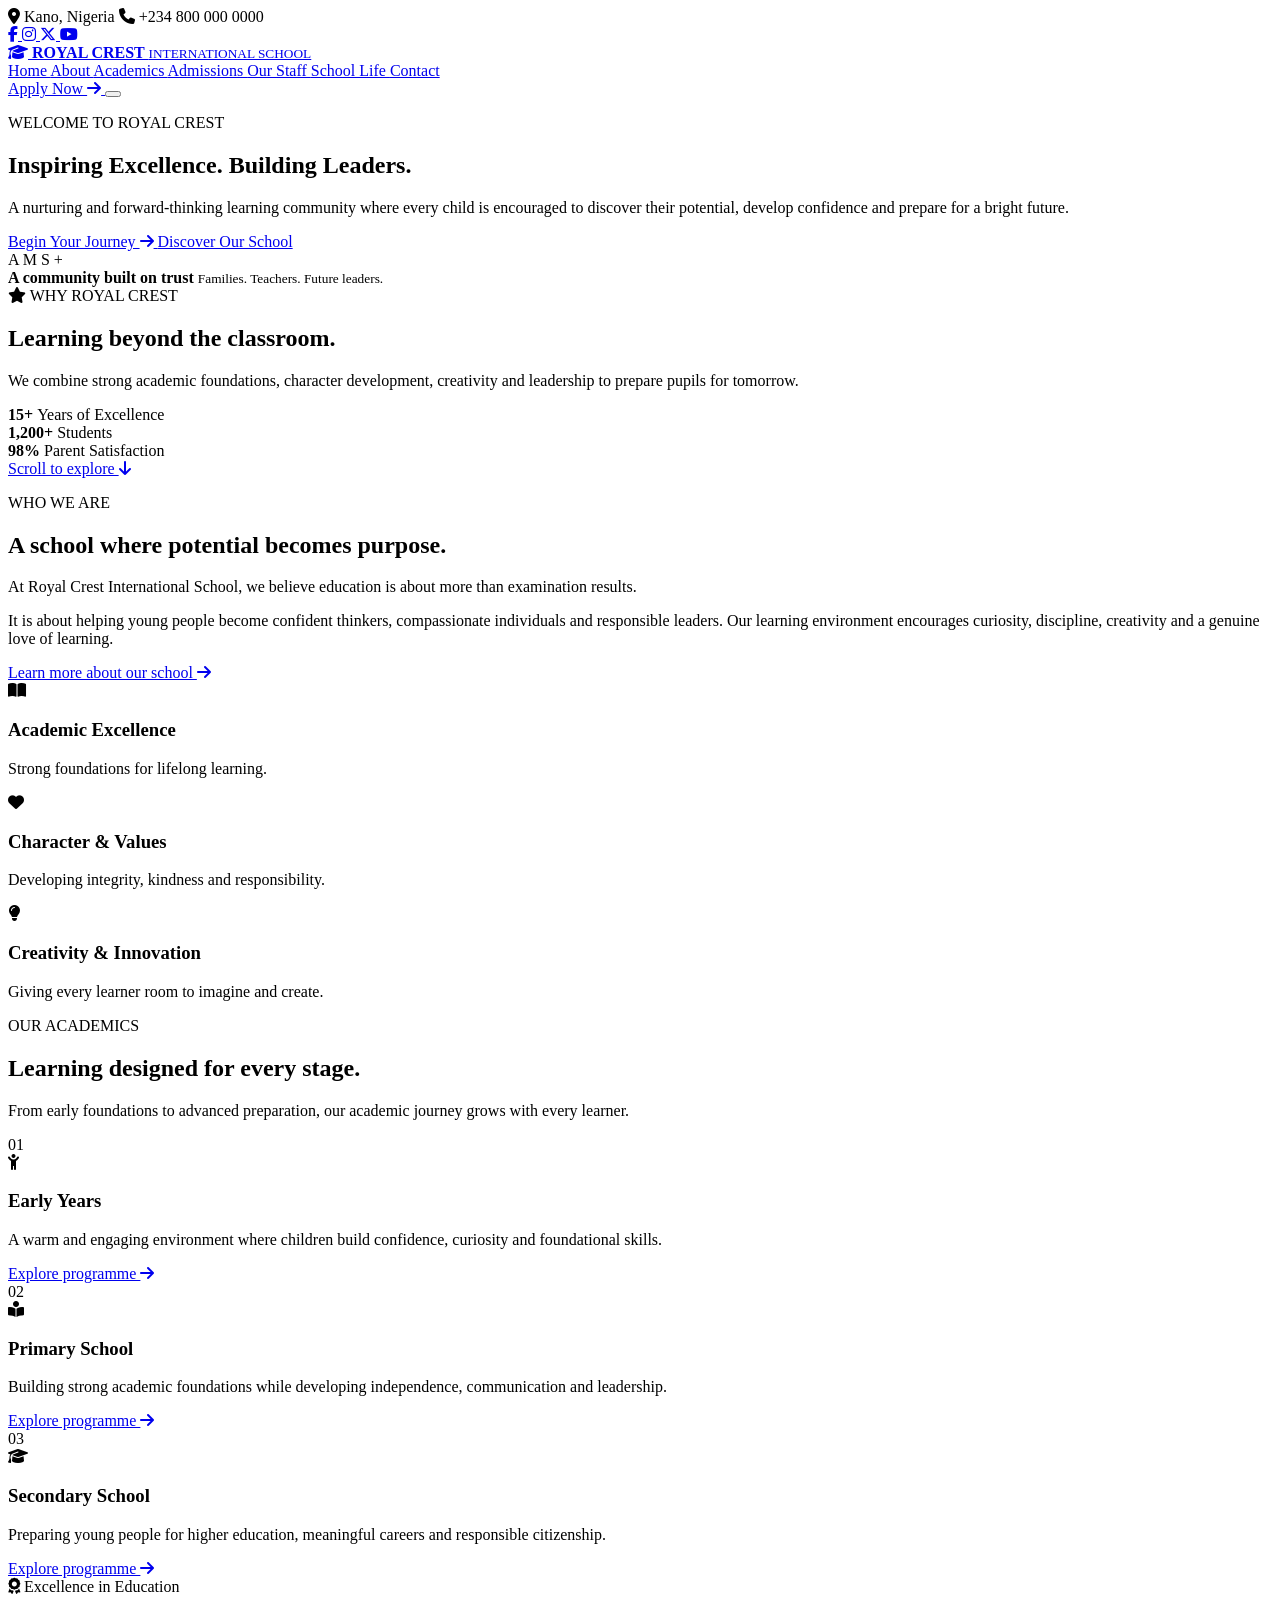
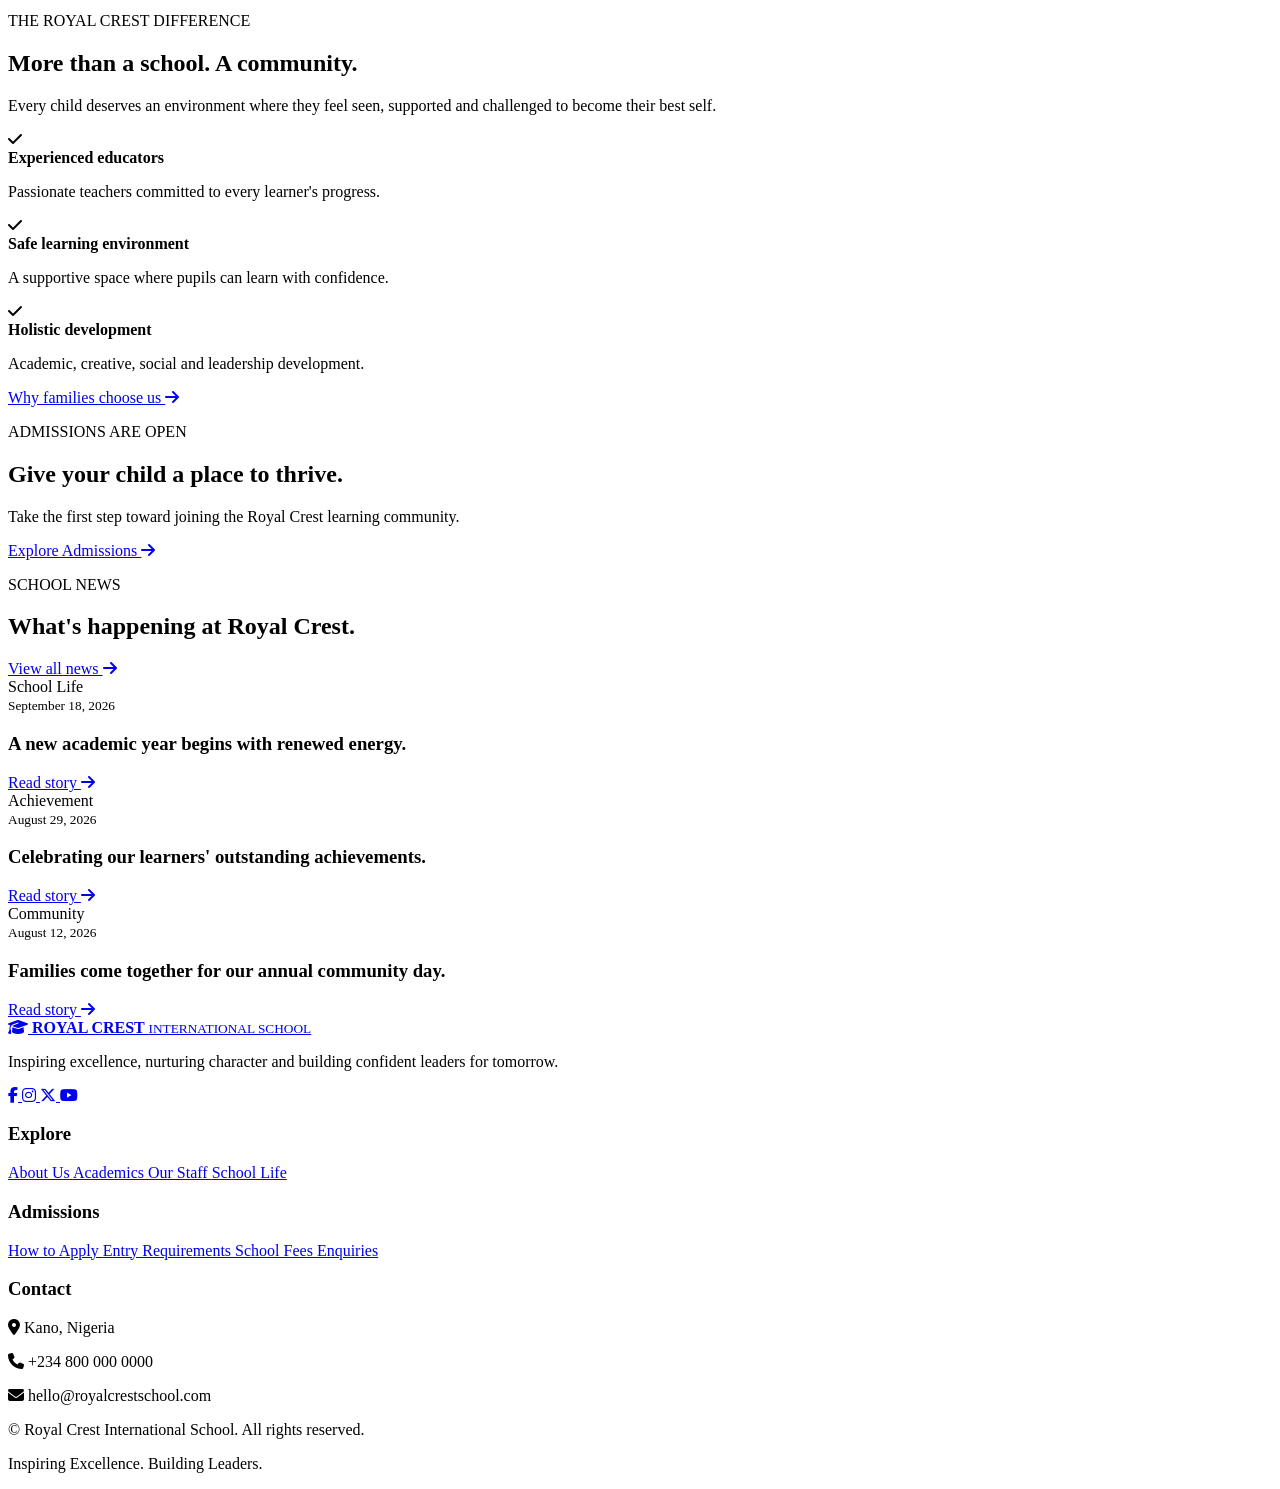
==== index.html @ a1aad6a7 "Create index.html" ====
<!DOCTYPE html>
<html lang="en">

<head>

    <meta charset="UTF-8">

    <meta
        name="viewport"
        content="width=device-width, initial-scale=1.0"
    >

    <meta
        name="description"
        content="Royal Crest International School — Inspiring Excellence. Building Leaders."
    >

    <meta
        name="keywords"
        content="Royal Crest International School, school, education, primary school, secondary school, Nigeria"
    >

    <meta
        name="author"
        content="Royal Crest International School"
    >

    <meta
        name="theme-color"
        content="#123c69"
    >

    <title>
        Royal Crest International School | Inspiring Excellence
    </title>

    <!-- =========================================
         GOOGLE FONTS
    ========================================== -->

    <link
        rel="preconnect"
        href="https://fonts.googleapis.com"
    >

    <link
        rel="preconnect"
        href="https://fonts.gstatic.com"
        crossorigin
    >

    <link
        href="https://fonts.googleapis.com/css2?family=DM+Sans:wght@400;500;600;700&family=Playfair+Display:wght@600;700;800&display=swap"
        rel="stylesheet"
    >

    <!-- =========================================
         ICONS
    ========================================== -->

    <link
        rel="stylesheet"
        href="https://cdnjs.cloudflare.com/ajax/libs/font-awesome/6.5.2/css/all.min.css"
    >

    <!-- =========================================
         STYLESHEET
    ========================================== -->

    <link
        rel="stylesheet"
        href="assets/css/style.css"
    >

</head>


<body>


    <!-- =========================================
         TOP BAR
    ========================================== -->

    <div class="top-bar">

        <div class="container top-bar-inner">

            <div class="top-bar-left">

                <span>
                    <i class="fa-solid fa-location-dot"></i>
                    Kano, Nigeria
                </span>

                <span>
                    <i class="fa-solid fa-phone"></i>
                    +234 800 000 0000
                </span>

            </div>


            <div class="top-bar-right">

                <a href="#">

                    <i class="fa-brands fa-facebook-f"></i>

                </a>

                <a href="#">

                    <i class="fa-brands fa-instagram"></i>

                </a>

                <a href="#">

                    <i class="fa-brands fa-x-twitter"></i>

                </a>

                <a href="#">

                    <i class="fa-brands fa-youtube"></i>

                </a>

            </div>

        </div>

    </div>


    <!-- =========================================
         HEADER
    ========================================== -->

    <header class="site-header" id="siteHeader">

        <div class="container header-inner">


            <!-- LOGO -->

            <a
                href="index.html"
                class="school-logo"
                aria-label="Royal Crest International School home"
            >

                <span class="logo-mark">

                    <i class="fa-solid fa-graduation-cap"></i>

                </span>

                <span class="logo-text">

                    <strong>
                        ROYAL CREST
                    </strong>

                    <small>
                        INTERNATIONAL SCHOOL
                    </small>

                </span>

            </a>


            <!-- DESKTOP NAVIGATION -->

            <nav
                class="main-nav"
                id="mainNav"
                aria-label="Main navigation"
            >

                <a
                    href="index.html"
                    class="active"
                >
                    Home
                </a>

                <a href="about.html">
                    About
                </a>

                <a href="academics.html">
                    Academics
                </a>

                <a href="admissions.html">
                    Admissions
                </a>

                <a href="staff.html">
                    Our Staff
                </a>

                <a href="school-life.html">
                    School Life
                </a>

                <a href="contact.html">
                    Contact
                </a>

            </nav>


            <!-- HEADER ACTION -->

            <a
                href="admissions.html"
                class="header-cta"
            >

                <span>
                    Apply Now
                </span>

                <i class="fa-solid fa-arrow-right"></i>

            </a>


            <!-- MOBILE MENU BUTTON -->

            <button
                type="button"
                class="menu-toggle"
                id="menuToggle"
                aria-label="Open navigation menu"
                aria-expanded="false"
                aria-controls="mainNav"
            >

                <span></span>
                <span></span>
                <span></span>

            </button>

        </div>

    </header>


    <!-- =========================================
         HERO
    ========================================== -->

    <main>

        <section class="hero">

            <div class="hero-background"></div>

            <div class="hero-overlay"></div>


            <div class="container hero-content">

                <div class="hero-copy reveal">

                    <p class="hero-eyebrow">

                        <span></span>

                        WELCOME TO ROYAL CREST

                    </p>


                    <h1>

                        Inspiring
                        <span>Excellence.</span>

                        Building
                        <span>Leaders.</span>

                    </h1>


                    <p class="hero-description">

                        A nurturing and forward-thinking learning
                        community where every child is encouraged
                        to discover their potential, develop
                        confidence and prepare for a bright future.

                    </p>


                    <div class="hero-actions">

                        <a
                            href="admissions.html"
                            class="btn btn-primary"
                        >

                            Begin Your Journey

                            <i class="fa-solid fa-arrow-right"></i>

                        </a>


                        <a
                            href="about.html"
                            class="btn btn-outline"
                        >

                            Discover Our School

                        </a>

                    </div>


                    <div class="hero-trust">

                        <div class="trust-avatars">

                            <span>
                                A
                            </span>

                            <span>
                                M
                            </span>

                            <span>
                                S
                            </span>

                            <span>
                                +
                            </span>

                        </div>


                        <div>

                            <strong>
                                A community built on trust
                            </strong>

                            <small>
                                Families. Teachers. Future leaders.
                            </small>

                        </div>

                    </div>

                </div>


                <!-- HERO CARD -->

                <div class="hero-card reveal">

                    <div class="hero-card-top">

                        <span>
                            <i class="fa-solid fa-star"></i>
                            WHY ROYAL CREST
                        </span>

                        <i class="fa-solid fa-arrow-up-right"></i>

                    </div>


                    <h2>
                        Learning beyond
                        the classroom.
                    </h2>


                    <p>

                        We combine strong academic foundations,
                        character development, creativity and
                        leadership to prepare pupils for tomorrow.

                    </p>


                    <div class="hero-card-stats">

                        <div>

                            <strong>
                                15+
                            </strong>

                            <span>
                                Years of Excellence
                            </span>

                        </div>


                        <div>

                            <strong>
                                1,200+
                            </strong>

                            <span>
                                Students
                            </span>

                        </div>


                        <div>

                            <strong>
                                98%
                            </strong>

                            <span>
                                Parent Satisfaction
                            </span>

                        </div>

                    </div>

                </div>

            </div>


            <!-- HERO SCROLL -->

            <a
                href="#welcome"
                class="hero-scroll"
            >

                <span>
                    Scroll to explore
                </span>

                <i class="fa-solid fa-arrow-down"></i>

            </a>

        </section>


        <!-- =========================================
             WELCOME SECTION
        ========================================== -->

        <section
            class="welcome-section section-padding"
            id="welcome"
        >

            <div class="container">


                <div class="section-heading reveal">

                    <p class="section-eyebrow">
                        WHO WE ARE
                    </p>

                    <h2>
                        A school where
                        <span>potential becomes purpose.</span>
                    </h2>

                </div>


                <div class="welcome-grid">


                    <div class="welcome-content reveal">

                        <p class="lead-text">

                            At Royal Crest International School,
                            we believe education is about more than
                            examination results.

                        </p>


                        <p>

                            It is about helping young people become
                            confident thinkers, compassionate
                            individuals and responsible leaders.
                            Our learning environment encourages
                            curiosity, discipline, creativity and
                            a genuine love of learning.

                        </p>


                        <a
                            href="about.html"
                            class="text-link"
                        >

                            Learn more about our school

                            <i class="fa-solid fa-arrow-right"></i>

                        </a>

                    </div>


                    <div class="welcome-highlights reveal">


                        <div class="highlight-item">

                            <div class="highlight-icon">

                                <i class="fa-solid fa-book-open"></i>

                            </div>

                            <div>

                                <h3>
                                    Academic Excellence
                                </h3>

                                <p>
                                    Strong foundations for lifelong learning.
                                </p>

                            </div>

                        </div>


                        <div class="highlight-item">

                            <div class="highlight-icon">

                                <i class="fa-solid fa-heart"></i>

                            </div>

                            <div>

                                <h3>
                                    Character & Values
                                </h3>

                                <p>
                                    Developing integrity, kindness and responsibility.
                                </p>

                            </div>

                        </div>


                        <div class="highlight-item">

                            <div class="highlight-icon">

                                <i class="fa-solid fa-lightbulb"></i>

                            </div>

                            <div>

                                <h3>
                                    Creativity & Innovation
                                </h3>

                                <p>
                                    Giving every learner room to imagine and create.
                                </p>

                            </div>

                        </div>


                    </div>

                </div>

            </div>

        </section>


        <!-- =========================================
             PROGRAMS
        ========================================== -->

        <section class="programs-section section-padding">

            <div class="container">


                <div class="section-heading section-heading-center reveal">

                    <p class="section-eyebrow">
                        OUR ACADEMICS
                    </p>

                    <h2>
                        Learning designed
                        <span>for every stage.</span>
                    </h2>

                    <p>

                        From early foundations to advanced
                        preparation, our academic journey grows
                        with every learner.

                    </p>

                </div>


                <div class="program-grid">


                    <article class="program-card reveal">

                        <div class="program-number">
                            01
                        </div>

                        <div class="program-icon">

                            <i class="fa-solid fa-child-reaching"></i>

                        </div>

                        <h3>
                            Early Years
                        </h3>

                        <p>

                            A warm and engaging environment where
                            children build confidence, curiosity
                            and foundational skills.

                        </p>

                        <a href="academics.html">

                            Explore programme

                            <i class="fa-solid fa-arrow-right"></i>

                        </a>

                    </article>


                    <article class="program-card featured reveal">

                        <div class="program-number">
                            02
                        </div>

                        <div class="program-icon">

                            <i class="fa-solid fa-book-open-reader"></i>

                        </div>

                        <h3>
                            Primary School
                        </h3>

                        <p>

                            Building strong academic foundations
                            while developing independence,
                            communication and leadership.

                        </p>

                        <a href="academics.html">

                            Explore programme

                            <i class="fa-solid fa-arrow-right"></i>

                        </a>

                    </article>


                    <article class="program-card reveal">

                        <div class="program-number">
                            03
                        </div>

                        <div class="program-icon">

                            <i class="fa-solid fa-graduation-cap"></i>

                        </div>

                        <h3>
                            Secondary School
                        </h3>

                        <p>

                            Preparing young people for higher
                            education, meaningful careers and
                            responsible citizenship.

                        </p>

                        <a href="academics.html">

                            Explore programme

                            <i class="fa-solid fa-arrow-right"></i>

                        </a>

                    </article>


                </div>

            </div>

        </section>


        <!-- =========================================
             WHY CHOOSE US
        ========================================== -->

        <section class="why-section section-padding">

            <div class="container">


                <div class="why-grid">


                    <div class="why-visual reveal">

                        <div class="visual-label">

                            <i class="fa-solid fa-award"></i>

                            <span>
                                Excellence in Education
                            </span>

                        </div>

                    </div>


                    <div class="why-content reveal">

                        <p class="section-eyebrow">
                            THE ROYAL CREST DIFFERENCE
                        </p>

                        <h2>
                            More than a school.
                            <span>A community.</span>
                        </h2>

                        <p>

                            Every child deserves an environment
                            where they feel seen, supported and
                            challenged to become their best self.

                        </p>


                        <div class="why-list">

                            <div>

                                <span>
                                    <i class="fa-solid fa-check"></i>
                                </span>

                                <div>

                                    <strong>
                                        Experienced educators
                                    </strong>

                                    <p>
                                        Passionate teachers committed
                                        to every learner's progress.
                                    </p>

                                </div>

                            </div>


                            <div>

                                <span>
                                    <i class="fa-solid fa-check"></i>
                                </span>

                                <div>

                                    <strong>
                                        Safe learning environment
                                    </strong>

                                    <p>
                                        A supportive space where pupils
                                        can learn with confidence.
                                    </p>

                                                        </div>


                        <div>

                            <span>
                                <i class="fa-solid fa-check"></i>
                            </span>

                            <div>

                                <strong>
                                    Holistic development
                                </strong>

                                <p>
                                    Academic, creative, social and
                                    leadership development.
                                </p>

                            </div>

                        </div>

                    </div>


                    <a
                        href="about.html"
                        class="btn btn-dark"
                    >

                        Why families choose us

                        <i class="fa-solid fa-arrow-right"></i>

                    </a>

                </div>

            </div>

        </div>

    </section>


    <!-- =========================================
         ADMISSIONS CTA
    ========================================== -->

    <section class="admissions-cta section-padding">

        <div class="container">

            <div class="cta-inner reveal">

                <div>

                    <p class="section-eyebrow">
                        ADMISSIONS ARE OPEN
                    </p>

                    <h2>
                        Give your child
                        <span>a place to thrive.</span>
                    </h2>

                    <p>

                        Take the first step toward joining
                        the Royal Crest learning community.

                    </p>

                </div>


                <a
                    href="admissions.html"
                    class="btn btn-light"
                >

                    Explore Admissions

                    <i class="fa-solid fa-arrow-right"></i>

                </a>

            </div>

        </div>

    </section>


    <!-- =========================================
         NEWS PREVIEW
    ========================================== -->

    <section class="news-section section-padding">

        <div class="container">


            <div class="section-heading news-heading reveal">

                <div>

                    <p class="section-eyebrow">
                        SCHOOL NEWS
                    </p>

                    <h2>
                        What's happening
                        <span>at Royal Crest.</span>
                    </h2>

                </div>


                <a
                    href="news.html"
                    class="text-link"
                >

                    View all news

                    <i class="fa-solid fa-arrow-right"></i>

                </a>

            </div>


            <div class="news-grid">


                <article class="news-card reveal">

                    <div class="news-image">

                        <span>
                            School Life
                        </span>

                    </div>

                    <div class="news-content">

                        <small>
                            September 18, 2026
                        </small>

                        <h3>
                            A new academic year begins
                            with renewed energy.
                        </h3>

                        <a href="news.html">

                            Read story

                            <i class="fa-solid fa-arrow-right"></i>

                        </a>

                    </div>

                </article>


                <article class="news-card reveal">

                    <div class="news-image image-two">

                        <span>
                            Achievement
                        </span>

                    </div>

                    <div class="news-content">

                        <small>
                            August 29, 2026
                        </small>

                        <h3>
                            Celebrating our learners'
                            outstanding achievements.
                        </h3>

                        <a href="news.html">

                            Read story

                            <i class="fa-solid fa-arrow-right"></i>

                        </a>

                    </div>

                </article>


                <article class="news-card reveal">

                    <div class="news-image image-three">

                        <span>
                            Community
                        </span>

                    </div>

                    <div class="news-content">

                        <small>
                            August 12, 2026
                        </small>

                        <h3>
                            Families come together for
                            our annual community day.
                        </h3>

                        <a href="news.html">

                            Read story

                            <i class="fa-solid fa-arrow-right"></i>

                        </a>

                    </div>

                </article>


            </div>

        </div>

    </section>

</main>


<!-- =========================================
     FOOTER
========================================== -->

<footer class="site-footer">

    <div class="container">


        <div class="footer-main">


            <div class="footer-about">

                <a
                    href="index.html"
                    class="school-logo footer-logo"
                >

                    <span class="logo-mark">

                        <i class="fa-solid fa-graduation-cap"></i>

                    </span>

                    <span class="logo-text">

                        <strong>
                            ROYAL CREST
                        </strong>

                        <small>
                            INTERNATIONAL SCHOOL
                        </small>

                    </span>

                </a>


                <p>

                    Inspiring excellence, nurturing character
                    and building confident leaders for tomorrow.

                </p>


                <div class="footer-socials">

                    <a href="#" aria-label="Facebook">
                        <i class="fa-brands fa-facebook-f"></i>
                    </a>

                    <a href="#" aria-label="Instagram">
                        <i class="fa-brands fa-instagram"></i>
                    </a>

                    <a href="#" aria-label="X">
                        <i class="fa-brands fa-x-twitter"></i>
                    </a>

                    <a href="#" aria-label="YouTube">
                        <i class="fa-brands fa-youtube"></i>
                    </a>

                </div>

            </div>


            <div class="footer-column">

                <h3>
                    Explore
                </h3>

                <a href="about.html">
                    About Us
                </a>

                <a href="academics.html">
                    Academics
                </a>

                <a href="staff.html">
                    Our Staff
                </a>

                <a href="school-life.html">
                    School Life
                </a>

            </div>


            <div class="footer-column">

                <h3>
                    Admissions
                </h3>

                <a href="admissions.html">
                    How to Apply
                </a>

                <a href="admissions.html">
                    Entry Requirements
                </a>

                <a href="admissions.html">
                    School Fees
                </a>

                <a href="contact.html">
                    Enquiries
                </a>

            </div>


            <div class="footer-column footer-contact">

                <h3>
                    Contact
                </h3>

                <p>

                    <i class="fa-solid fa-location-dot"></i>

                    Kano, Nigeria

                </p>

                <p>

                    <i class="fa-solid fa-phone"></i>

                    +234 800 000 0000

                </p>

                <p>

                    <i class="fa-solid fa-envelope"></i>

                    hello@royalcrestschool.com

                </p>

            </div>

        </div>


        <div class="footer-bottom">

            <p>
                © <span id="currentYear"></span>
                Royal Crest International School.
                All rights reserved.
            </p>

            <p>
                Inspiring Excellence. Building Leaders.
            </p>

        </div>

    </div>

</footer>


<!-- =========================================
     JAVASCRIPT
========================================== -->

<script src="assets/js/main.js"></script>

</body>

  </html>
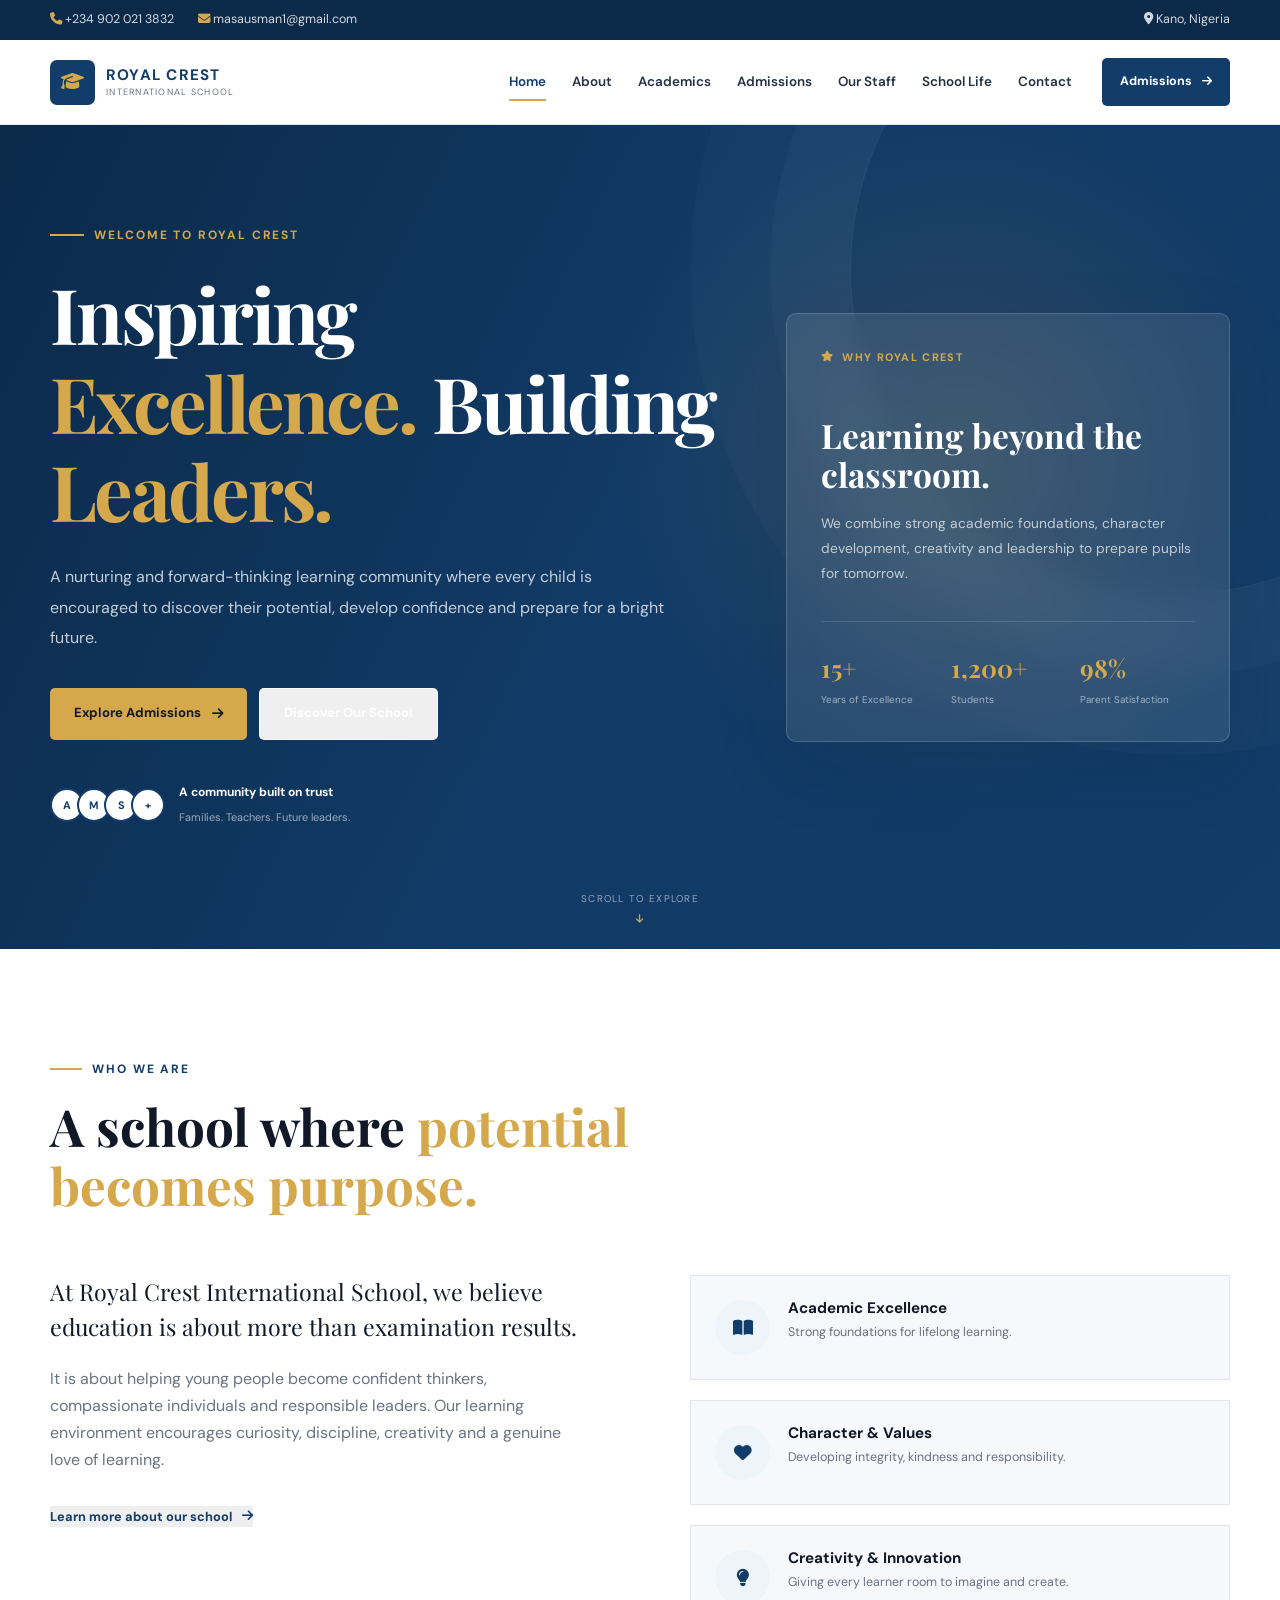
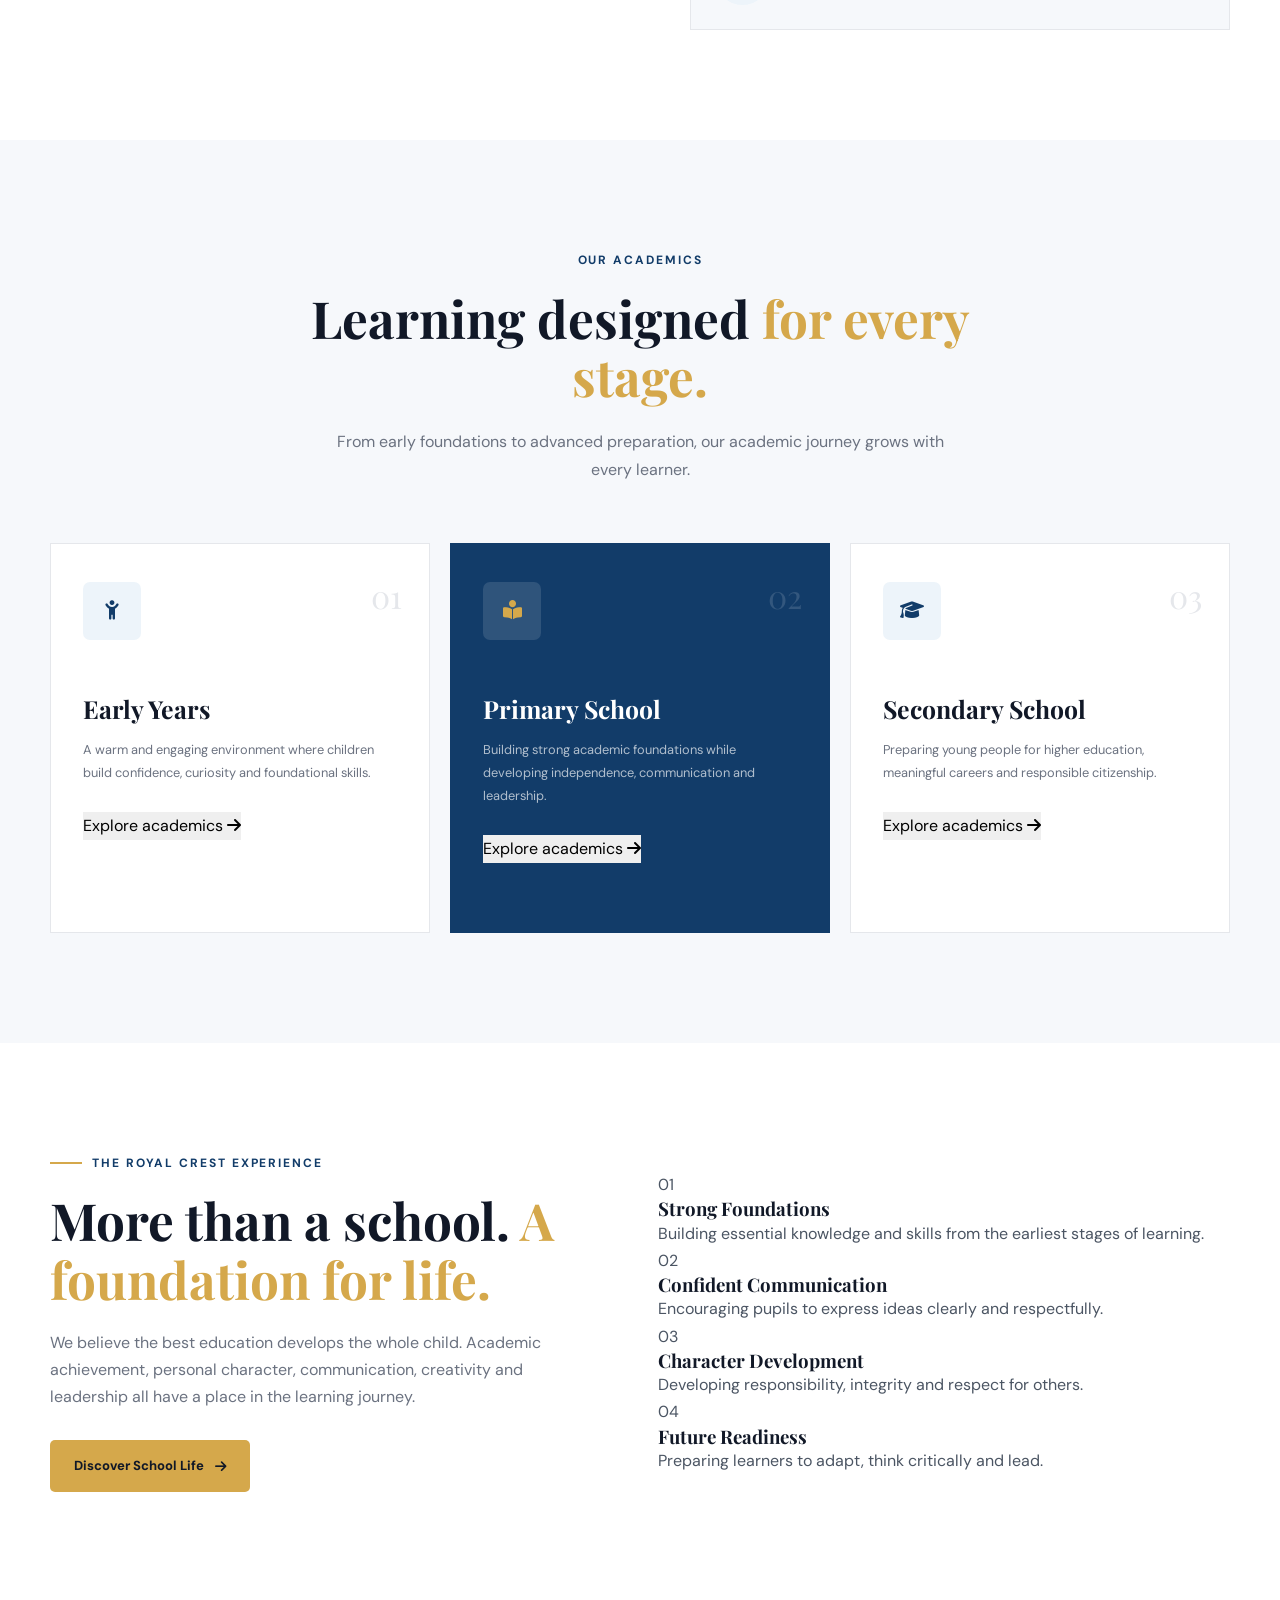
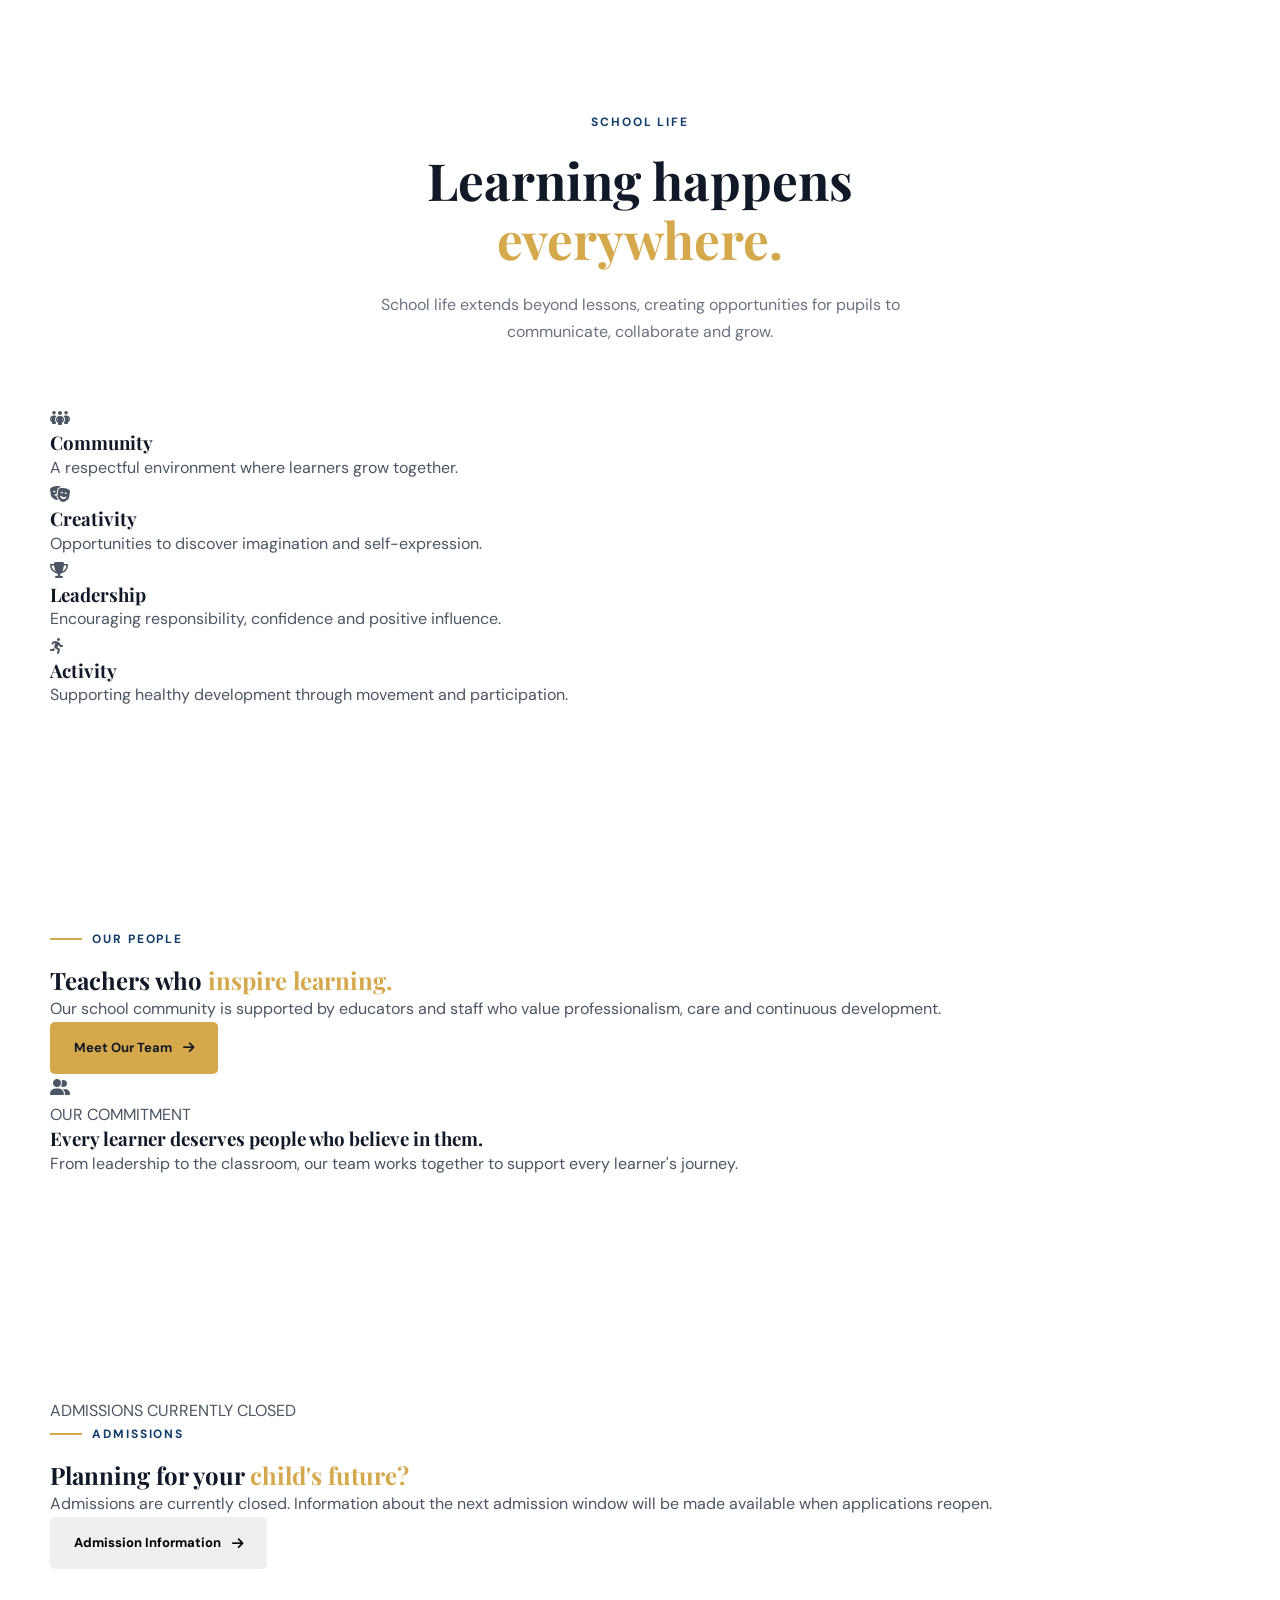
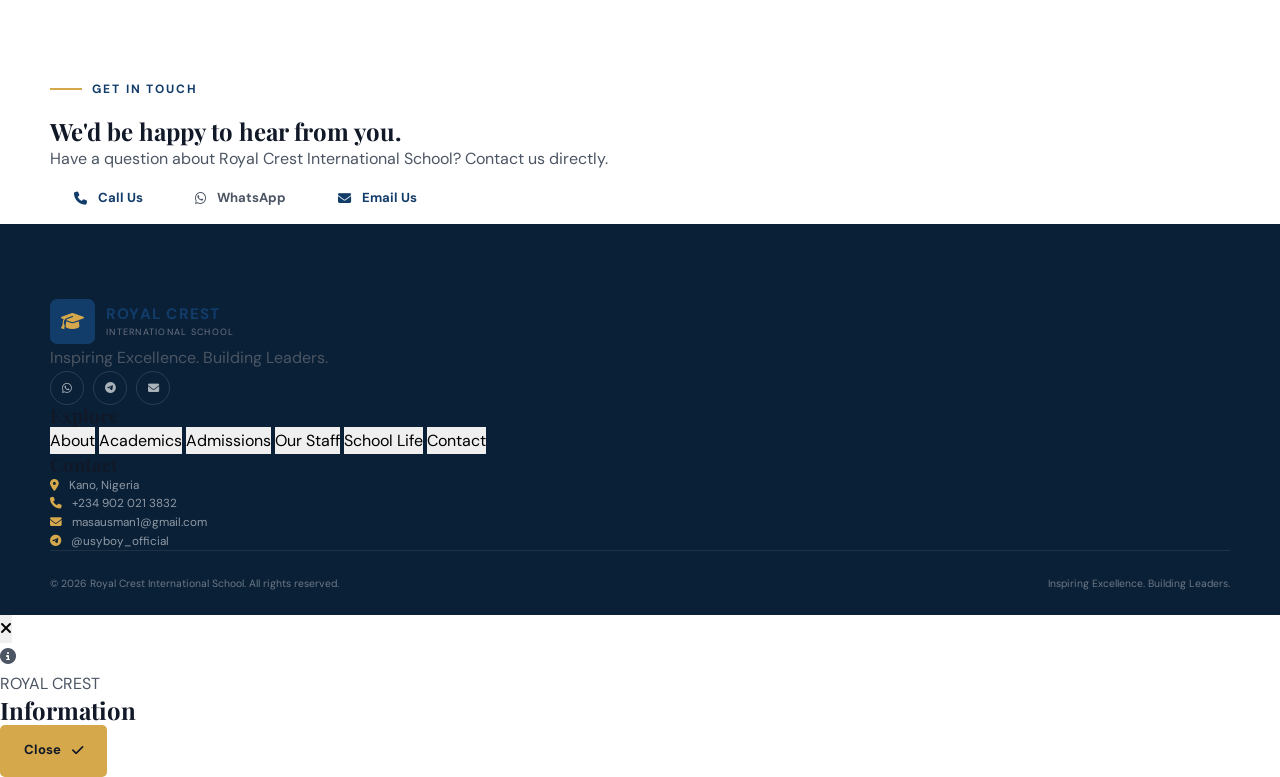
==== commit 9b149a89: "Update index.html" ====
--- a/index.html
+++ b/index.html
@@ -17,7 +17,7 @@
 
     <meta
         name="keywords"
-        content="Royal Crest International School, school, education, primary school, secondary school, Nigeria"
+        content="Royal Crest International School, school, education, primary school, secondary school, Kano, Nigeria"
     >
 
     <meta
@@ -34,9 +34,8 @@
         Royal Crest International School | Inspiring Excellence
     </title>
 
-    <!-- =========================================
-         GOOGLE FONTS
-    ========================================== -->
+
+    <!-- Google Fonts -->
 
     <link
         rel="preconnect"
@@ -50,22 +49,20 @@
     >
 
     <link
-        href="https://fonts.googleapis.com/css2?family=DM+Sans:wght@400;500;600;700&family=Playfair+Display:wght@600;700;800&display=swap"
+        href="https://fonts.googleapis.com/css2?family=DM+Sans:wght@400;500;600;700;800&family=Playfair+Display:wght@600;700;800&display=swap"
         rel="stylesheet"
     >
 
-    <!-- =========================================
-         ICONS
-    ========================================== -->
+
+    <!-- Font Awesome -->
 
     <link
         rel="stylesheet"
         href="https://cdnjs.cloudflare.com/ajax/libs/font-awesome/6.5.2/css/all.min.css"
     >
 
-    <!-- =========================================
-         STYLESHEET
-    ========================================== -->
+
+    <!-- Main Stylesheet -->
 
     <link
         rel="stylesheet"
@@ -78,9 +75,9 @@
 <body>
 
 
-    <!-- =========================================
+    <!-- =====================================================
          TOP BAR
-    ========================================== -->
+    ====================================================== -->
 
     <div class="top-bar">
 
@@ -88,65 +85,58 @@
 
             <div class="top-bar-left">
 
+                <a href="tel:+2349020213832">
+
+                    <i class="fa-solid fa-phone"></i>
+
+                    +234 902 021 3832
+
+                </a>
+
+
+                <a href="mailto:masausman1@gmail.com">
+
+                    <i class="fa-solid fa-envelope"></i>
+
+                    masausman1@gmail.com
+
+                </a>
+
+            </div>
+
+
+            <div class="top-bar-right">
+
                 <span>
+
                     <i class="fa-solid fa-location-dot"></i>
+
                     Kano, Nigeria
+
                 </span>
 
-                <span>
-                    <i class="fa-solid fa-phone"></i>
-                    +234 800 000 0000
-                </span>
-
             </div>
 
-
-            <div class="top-bar-right">
-
-                <a href="#">
-
-                    <i class="fa-brands fa-facebook-f"></i>
-
-                </a>
-
-                <a href="#">
-
-                    <i class="fa-brands fa-instagram"></i>
-
-                </a>
-
-                <a href="#">
-
-                    <i class="fa-brands fa-x-twitter"></i>
-
-                </a>
-
-                <a href="#">
-
-                    <i class="fa-brands fa-youtube"></i>
-
-                </a>
-
-            </div>
-
         </div>
 
     </div>
 
 
-    <!-- =========================================
+
+    <!-- =====================================================
          HEADER
-    ========================================== -->
-
-    <header class="site-header" id="siteHeader">
+    ====================================================== -->
+
+    <header
+        class="site-header"
+        id="siteHeader"
+    >
 
         <div class="container header-inner">
 
 
-            <!-- LOGO -->
-
             <a
-                href="index.html"
+                href="#home"
                 class="school-logo"
                 aria-label="Royal Crest International School home"
             >
@@ -157,6 +147,7 @@
 
                 </span>
 
+
                 <span class="logo-text">
 
                     <strong>
@@ -172,7 +163,8 @@
             </a>
 
 
-            <!-- DESKTOP NAVIGATION -->
+
+            <!-- Navigation -->
 
             <nav
                 class="main-nav"
@@ -181,56 +173,83 @@
             >
 
                 <a
-                    href="index.html"
+                    href="#home"
                     class="active"
                 >
                     Home
                 </a>
 
-                <a href="about.html">
+
+                <a
+                    href="#"
+                    data-info="about"
+                >
                     About
                 </a>
 
-                <a href="academics.html">
+
+                <a
+                    href="#"
+                    data-info="academics"
+                >
                     Academics
                 </a>
 
-                <a href="admissions.html">
+
+                <a
+                    href="#"
+                    data-info="admissions"
+                >
                     Admissions
                 </a>
 
-                <a href="staff.html">
+
+                <a
+                    href="#"
+                    data-info="staff"
+                >
                     Our Staff
                 </a>
 
-                <a href="school-life.html">
+
+                <a
+                    href="#"
+                    data-info="school-life"
+                >
                     School Life
                 </a>
 
-                <a href="contact.html">
+
+                <a
+                    href="#"
+                    data-info="contact"
+                >
                     Contact
                 </a>
 
             </nav>
 
 
-            <!-- HEADER ACTION -->
-
-            <a
-                href="admissions.html"
-                class="header-cta"
+
+            <!-- Header CTA -->
+
+            <button
+                type="button"
+                class="header-cta info-trigger"
+                data-info="admissions"
             >
 
                 <span>
-                    Apply Now
+                    Admissions
                 </span>
 
                 <i class="fa-solid fa-arrow-right"></i>
 
-            </a>
-
-
-            <!-- MOBILE MENU BUTTON -->
+            </button>
+
+
+
+            <!-- Mobile Menu -->
 
             <button
                 type="button"
@@ -252,11 +271,13 @@
     </header>
 
 
-    <!-- =========================================
-         HERO
-    ========================================== -->
-
-    <main>
+
+    <main id="home">
+
+
+        <!-- =================================================
+             HERO
+        ================================================== -->
 
         <section class="hero">
 
@@ -266,6 +287,7 @@
 
 
             <div class="container hero-content">
+
 
                 <div class="hero-copy reveal">
 
@@ -301,26 +323,28 @@
 
                     <div class="hero-actions">
 
-                        <a
-                            href="admissions.html"
-                            class="btn btn-primary"
+                        <button
+                            type="button"
+                            class="btn btn-primary info-trigger"
+                            data-info="admissions"
                         >
 
-                            Begin Your Journey
+                            Explore Admissions
 
                             <i class="fa-solid fa-arrow-right"></i>
 
-                        </a>
-
-
-                        <a
-                            href="about.html"
+                        </button>
+
+
+                        <button
+                            type="button"
                             class="btn btn-outline"
+                            data-info="about"
                         >
 
                             Discover Our School
 
-                        </a>
+                        </button>
 
                     </div>
 
@@ -329,21 +353,10 @@
 
                         <div class="trust-avatars">
 
-                            <span>
-                                A
-                            </span>
-
-                            <span>
-                                M
-                            </span>
-
-                            <span>
-                                S
-                            </span>
-
-                            <span>
-                                +
-                            </span>
+                            <span>A</span>
+                            <span>M</span>
+                            <span>S</span>
+                            <span>+</span>
 
                         </div>
 
@@ -365,16 +378,21 @@
                 </div>
 
 
-                <!-- HERO CARD -->
+
+                <!-- Hero Card -->
 
                 <div class="hero-card reveal">
 
                     <div class="hero-card-top">
 
                         <span>
+
                             <i class="fa-solid fa-star"></i>
+
                             WHY ROYAL CREST
+
                         </span>
+
 
                         <i class="fa-solid fa-arrow-up-right"></i>
 
@@ -443,8 +461,6 @@
             </div>
 
 
-            <!-- HERO SCROLL -->
-
             <a
                 href="#welcome"
                 class="hero-scroll"
@@ -461,9 +477,10 @@
         </section>
 
 
-        <!-- =========================================
-             WELCOME SECTION
-        ========================================== -->
+
+        <!-- =================================================
+             WELCOME
+        ================================================== -->
 
         <section
             class="welcome-section section-padding"
@@ -479,9 +496,14 @@
                         WHO WE ARE
                     </p>
 
+
                     <h2>
+
                         A school where
-                        <span>potential becomes purpose.</span>
+                        <span>
+                            potential becomes purpose.
+                        </span>
+
                     </h2>
 
                 </div>
@@ -513,16 +535,17 @@
                         </p>
 
 
-                        <a
-                            href="about.html"
-                            class="text-link"
+                        <button
+                            type="button"
+                            class="text-link info-trigger"
+                            data-info="about"
                         >
 
                             Learn more about our school
 
                             <i class="fa-solid fa-arrow-right"></i>
 
-                        </a>
+                        </button>
 
                     </div>
 
@@ -598,7 +621,6 @@
 
                         </div>
 
-
                     </div>
 
                 </div>
@@ -608,9 +630,10 @@
         </section>
 
 
-        <!-- =========================================
-             PROGRAMS
-        ========================================== -->
+
+        <!-- =================================================
+             ACADEMIC PROGRAMMES
+        ================================================== -->
 
         <section class="programs-section section-padding">
 
@@ -623,10 +646,16 @@
                         OUR ACADEMICS
                     </p>
 
+
                     <h2>
+
                         Learning designed
-                        <span>for every stage.</span>
+                        <span>
+                            for every stage.
+                        </span>
+
                     </h2>
+
 
                     <p>
 
@@ -648,16 +677,19 @@
                             01
                         </div>
 
+
                         <div class="program-icon">
 
                             <i class="fa-solid fa-child-reaching"></i>
 
                         </div>
+
 
                         <h3>
                             Early Years
                         </h3>
 
+
                         <p>
 
                             A warm and engaging environment where
@@ -666,15 +698,21 @@
 
                         </p>
 
-                        <a href="academics.html">
-
-                            Explore programme
+
+                        <button
+                            type="button"
+                            class="card-link info-trigger"
+                            data-info="academics"
+                        >
+
+                            Explore academics
 
                             <i class="fa-solid fa-arrow-right"></i>
 
-                        </a>
+                        </button>
 
                     </article>
+
 
 
                     <article class="program-card featured reveal">
@@ -683,16 +721,19 @@
                             02
                         </div>
 
+
                         <div class="program-icon">
 
                             <i class="fa-solid fa-book-open-reader"></i>
 
                         </div>
+
 
                         <h3>
                             Primary School
                         </h3>
 
+
                         <p>
 
                             Building strong academic foundations
@@ -701,15 +742,21 @@
 
                         </p>
 
-                        <a href="academics.html">
-
-                            Explore programme
+
+                        <button
+                            type="button"
+                            class="card-link info-trigger"
+                            data-info="academics"
+                        >
+
+                            Explore academics
 
                             <i class="fa-solid fa-arrow-right"></i>
 
-                        </a>
+                        </button>
 
                     </article>
+
 
 
                     <article class="program-card reveal">
@@ -718,16 +765,19 @@
                             03
                         </div>
 
+
                         <div class="program-icon">
 
                             <i class="fa-solid fa-graduation-cap"></i>
 
                         </div>
+
 
                         <h3>
                             Secondary School
                         </h3>
 
+
                         <p>
 
                             Preparing young people for higher
@@ -736,16 +786,540 @@
 
                         </p>
 
-                        <a href="academics.html">
-
-                            Explore programme
+
+                        <button
+                            type="button"
+                            class="card-link info-trigger"
+                            data-info="academics"
+                        >
+
+                            Explore academics
 
                             <i class="fa-solid fa-arrow-right"></i>
 
+                        </button>
+
+                    </article>
+
+                </div>
+
+            </div>
+
+        </section>
+
+
+
+        <!-- =================================================
+             WHY CHOOSE US
+        ================================================== -->
+
+        <section class="why-section section-padding">
+
+            <div class="container">
+
+
+                <div class="why-grid">
+
+
+                    <div class="why-content reveal">
+
+                        <p class="section-eyebrow">
+                            THE ROYAL CREST EXPERIENCE
+                        </p>
+
+
+                        <h2>
+
+                            More than a school.
+                            <span>
+                                A foundation for life.
+                            </span>
+
+                        </h2>
+
+
+                        <p>
+
+                            We believe the best education develops
+                            the whole child. Academic achievement,
+                            personal character, communication,
+                            creativity and leadership all have a
+                            place in the learning journey.
+
+                        </p>
+
+
+                        <button
+                            type="button"
+                            class="btn btn-primary info-trigger"
+                            data-info="school-life"
+                        >
+
+                            Discover School Life
+
+                            <i class="fa-solid fa-arrow-right"></i>
+
+                        </button>
+
+                    </div>
+
+
+                    <div class="why-features reveal">
+
+
+                        <div class="why-feature">
+
+                            <span>
+                                01
+                            </span>
+
+                            <div>
+
+                                <h3>
+                                    Strong Foundations
+                                </h3>
+
+                                <p>
+                                    Building essential knowledge
+                                    and skills from the earliest
+                                                           stages of learning.
+                                </p>
+
+                            </div>
+
+                        </div>
+
+
+                        <div class="why-feature">
+
+                            <span>
+                                02
+                            </span>
+
+                            <div>
+
+                                <h3>
+                                    Confident Communication
+                                </h3>
+
+                                <p>
+                                    Encouraging pupils to express
+                                    ideas clearly and respectfully.
+                                </p>
+
+                            </div>
+
+                        </div>
+
+
+                        <div class="why-feature">
+
+                            <span>
+                                03
+                            </span>
+
+                            <div>
+
+                                <h3>
+                                    Character Development
+                                </h3>
+
+                                <p>
+                                    Developing responsibility,
+                                    integrity and respect for others.
+                                </p>
+
+                            </div>
+
+                        </div>
+
+
+                        <div class="why-feature">
+
+                            <span>
+                                04
+                            </span>
+
+                            <div>
+
+                                <h3>
+                                    Future Readiness
+                                </h3>
+
+                                <p>
+                                    Preparing learners to adapt,
+                                    think critically and lead.
+                                </p>
+
+                            </div>
+
+                        </div>
+
+                    </div>
+
+                </div>
+
+            </div>
+
+        </section>
+
+
+
+        <!-- =================================================
+             SCHOOL LIFE PREVIEW
+        ================================================== -->
+
+        <section class="experience-section section-padding">
+
+            <div class="container">
+
+
+                <div class="section-heading section-heading-center reveal">
+
+                    <p class="section-eyebrow">
+                        SCHOOL LIFE
+                    </p>
+
+
+                    <h2>
+
+                        Learning happens
+                        <span>
+                            everywhere.
+                        </span>
+
+                    </h2>
+
+
+                    <p>
+
+                        School life extends beyond lessons,
+                        creating opportunities for pupils to
+                        communicate, collaborate and grow.
+
+                    </p>
+
+                </div>
+
+
+                <div class="experience-grid">
+
+
+                    <div class="experience-card reveal">
+
+                        <div class="experience-icon">
+
+                            <i class="fa-solid fa-people-group"></i>
+
+                        </div>
+
+                        <h3>
+                            Community
+                        </h3>
+
+                        <p>
+                            A respectful environment where
+                            learners grow together.
+                        </p>
+
+                    </div>
+
+
+                    <div class="experience-card reveal">
+
+                        <div class="experience-icon">
+
+                            <i class="fa-solid fa-masks-theater"></i>
+
+                        </div>
+
+                        <h3>
+                            Creativity
+                        </h3>
+
+                        <p>
+                            Opportunities to discover imagination
+                            and self-expression.
+                        </p>
+
+                    </div>
+
+
+                    <div class="experience-card reveal">
+
+                        <div class="experience-icon">
+
+                            <i class="fa-solid fa-trophy"></i>
+
+                        </div>
+
+                        <h3>
+                            Leadership
+                        </h3>
+
+                        <p>
+                            Encouraging responsibility, confidence
+                            and positive influence.
+                        </p>
+
+                    </div>
+
+
+                    <div class="experience-card reveal">
+
+                        <div class="experience-icon">
+
+                            <i class="fa-solid fa-person-running"></i>
+
+                        </div>
+
+                        <h3>
+                            Activity
+                        </h3>
+
+                        <p>
+                            Supporting healthy development through
+                            movement and participation.
+                        </p>
+
+                    </div>
+
+                </div>
+
+            </div>
+
+        </section>
+
+
+
+        <!-- =================================================
+             STAFF PREVIEW
+        ================================================== -->
+
+        <section class="staff-preview section-padding">
+
+            <div class="container">
+
+
+                <div class="staff-preview-grid">
+
+
+                    <div class="staff-preview-content reveal">
+
+                        <p class="section-eyebrow">
+                            OUR PEOPLE
+                        </p>
+
+
+                        <h2>
+
+                            Teachers who
+                            <span>
+                                inspire learning.
+                            </span>
+
+                        </h2>
+
+
+                        <p>
+
+                            Our school community is supported by
+                            educators and staff who value
+                            professionalism, care and continuous
+                            development.
+
+                        </p>
+
+
+                        <button
+                            type="button"
+                            class="btn btn-primary info-trigger"
+                            data-info="staff"
+                        >
+
+                            Meet Our Team
+
+                            <i class="fa-solid fa-arrow-right"></i>
+
+                        </button>
+
+                    </div>
+
+
+                    <div class="staff-preview-card reveal">
+
+                        <div class="staff-mini-icon">
+
+                            <i class="fa-solid fa-user-group"></i>
+
+                        </div>
+
+
+                        <span>
+                            OUR COMMITMENT
+                        </span>
+
+
+                        <h3>
+                            Every learner deserves
+                            people who believe in them.
+                        </h3>
+
+
+                        <p>
+                            From leadership to the classroom,
+                            our team works together to support
+                            every learner's journey.
+                        </p>
+
+                    </div>
+
+                </div>
+
+            </div>
+
+        </section>
+
+
+
+        <!-- =================================================
+             ADMISSIONS
+        ================================================== -->
+
+        <section class="admissions-section section-padding">
+
+            <div class="container">
+
+
+                <div class="admissions-card reveal">
+
+
+                    <div class="admissions-status">
+
+                        <span class="status-dot"></span>
+
+                        ADMISSIONS CURRENTLY CLOSED
+
+                    </div>
+
+
+                    <p class="section-eyebrow">
+                        ADMISSIONS
+                    </p>
+
+
+                    <h2>
+
+                        Planning for your
+                        <span>
+                            child's future?
+                        </span>
+
+                    </h2>
+
+
+                    <p>
+
+                        Admissions are currently closed.
+                        Information about the next admission
+                        window will be made available when
+                        applications reopen.
+
+                    </p>
+
+
+                    <button
+                        type="button"
+                        class="btn btn-gold info-trigger"
+                        data-info="admissions"
+                    >
+
+                        Admission Information
+
+                        <i class="fa-solid fa-arrow-right"></i>
+
+                    </button>
+
+                </div>
+
+            </div>
+
+        </section>
+
+
+
+        <!-- =================================================
+             CONTACT CTA
+        ================================================== -->
+
+        <section class="contact-cta">
+
+            <div class="container">
+
+                <div class="contact-cta-inner">
+
+
+                    <div>
+
+                        <p class="section-eyebrow">
+                            GET IN TOUCH
+                        </p>
+
+
+                        <h2>
+                            We'd be happy to
+                            hear from you.
+                        </h2>
+
+
+                        <p>
+                            Have a question about Royal Crest
+                            International School? Contact us directly.
+                        </p>
+
+                    </div>
+
+
+                    <div class="contact-buttons">
+
+                        <a
+                            href="tel:+2349020213832"
+                            class="btn btn-light"
+                        >
+
+                            <i class="fa-solid fa-phone"></i>
+
+                            Call Us
+
                         </a>
 
-                    </article>
-
+
+                        <a
+                            href="https://wa.me/2349020213832?text=Hello%20Royal%20Crest%20International%20School%2C%20I%20would%20like%20to%20make%20an%20enquiry."
+                            target="_blank"
+                            rel="noopener noreferrer"
+                            class="btn btn-whatsapp"
+                        >
+
+                            <i class="fa-brands fa-whatsapp"></i>
+
+                            WhatsApp
+
+                        </a>
+
+
+                        <a
+                            href="mailto:masausman1@gmail.com?subject=Royal%20Crest%20International%20School%20Enquiry"
+                            class="btn btn-light"
+                        >
+
+                            <i class="fa-solid fa-envelope"></i>
+
+                            Email Us
+
+                        </a>
+
+                    </div>
 
                 </div>
 
@@ -753,527 +1327,325 @@
 
         </section>
 
-
-        <!-- =========================================
-             WHY CHOOSE US
-        ========================================== -->
-
-        <section class="why-section section-padding">
-
-            <div class="container">
-
-
-                <div class="why-grid">
-
-
-                    <div class="why-visual reveal">
-
-                        <div class="visual-label">
-
-                            <i class="fa-solid fa-award"></i>
-
-                            <span>
-                                Excellence in Education
-                            </span>
-
-                        </div>
-
-                    </div>
-
-
-                    <div class="why-content reveal">
-
-                        <p class="section-eyebrow">
-                            THE ROYAL CREST DIFFERENCE
-                        </p>
-
-                        <h2>
-                            More than a school.
-                            <span>A community.</span>
-                        </h2>
-
-                        <p>
-
-                            Every child deserves an environment
-                            where they feel seen, supported and
-                            challenged to become their best self.
-
-                        </p>
-
-
-                        <div class="why-list">
-
-                            <div>
-
-                                <span>
-                                    <i class="fa-solid fa-check"></i>
-                                </span>
-
-                                <div>
-
-                                    <strong>
-                                        Experienced educators
-                                    </strong>
-
-                                    <p>
-                                        Passionate teachers committed
-                                        to every learner's progress.
-                                    </p>
-
-                                </div>
-
-                            </div>
-
-
-                            <div>
-
-                                <span>
-                                    <i class="fa-solid fa-check"></i>
-                                </span>
-
-                                <div>
-
-                                    <strong>
-                                        Safe learning environment
-                                    </strong>
-
-                                    <p>
-                                        A supportive space where pupils
-                                        can learn with confidence.
-                                    </p>
-
-                                                        </div>
-
-
-                        <div>
-
-                            <span>
-                                <i class="fa-solid fa-check"></i>
-                            </span>
-
-                            <div>
-
-                                <strong>
-                                    Holistic development
-                                </strong>
-
-                                <p>
-                                    Academic, creative, social and
-                                    leadership development.
-                                </p>
-
-                            </div>
-
-                        </div>
-
-                    </div>
-
+    </main>
+
+
+
+    <!-- =====================================================
+         FOOTER
+    ====================================================== -->
+
+    <footer class="site-footer">
+
+        <div class="container">
+
+
+            <div class="footer-grid">
+
+
+                <div class="footer-brand">
 
                     <a
-                        href="about.html"
-                        class="btn btn-dark"
+                        href="#home"
+                        class="school-logo"
                     >
 
-                        Why families choose us
-
-                        <i class="fa-solid fa-arrow-right"></i>
+                        <span class="logo-mark">
+
+                            <i class="fa-solid fa-graduation-cap"></i>
+
+                        </span>
+
+
+                        <span class="logo-text">
+
+                            <strong>
+                                ROYAL CREST
+                            </strong>
+
+                            <small>
+                                INTERNATIONAL SCHOOL
+                            </small>
+
+                        </span>
 
                     </a>
 
+
+                    <p>
+                        Inspiring Excellence. Building Leaders.
+                    </p>
+
+
+                    <div class="footer-socials">
+
+                        <a
+                            href="https://wa.me/2349020213832"
+                            target="_blank"
+                            rel="noopener noreferrer"
+                            aria-label="WhatsApp"
+                        >
+
+                            <i class="fa-brands fa-whatsapp"></i>
+
+                        </a>
+
+
+                        <a
+                            href="https://t.me/usyboy_official"
+                            target="_blank"
+                            rel="noopener noreferrer"
+                            aria-label="Telegram"
+                        >
+
+                            <i class="fa-brands fa-telegram"></i>
+
+                        </a>
+
+
+                        <a
+                            href="mailto:masausman1@gmail.com"
+                            aria-label="Email"
+                        >
+
+                            <i class="fa-solid fa-envelope"></i>
+
+                        </a>
+
+                    </div>
+
                 </div>
 
+
+
+                <div class="footer-links">
+
+                    <h3>
+                        Explore
+                    </h3>
+
+
+                    <button
+                        type="button"
+                        data-info="about"
+                    >
+                        About
+                    </button>
+
+
+                    <button
+                        type="button"
+                        data-info="academics"
+                    >
+                        Academics
+                    </button>
+
+
+                    <button
+                        type="button"
+                        data-info="admissions"
+                    >
+                        Admissions
+                    </button>
+
+
+                    <button
+                        type="button"
+                        data-info="staff"
+                    >
+                        Our Staff
+                    </button>
+
+
+                    <button
+                        type="button"
+                        data-info="school-life"
+                    >
+                        School Life
+                    </button>
+
+
+                    <button
+                        type="button"
+                        data-info="contact"
+                    >
+                        Contact
+                    </button>
+
+                </div>
+
+
+
+                <div class="footer-contact">
+
+                    <h3>
+                        Contact
+                    </h3>
+
+
+                    <p>
+
+                        <i class="fa-solid fa-location-dot"></i>
+
+                        Kano, Nigeria
+
+                    </p>
+
+
+                    <p>
+
+                        <i class="fa-solid fa-phone"></i>
+
+                        <a href="tel:+2349020213832">
+                            +234 902 021 3832
+                        </a>
+
+                    </p>
+
+
+                    <p>
+
+                        <i class="fa-solid fa-envelope"></i>
+
+                        <a href="mailto:masausman1@gmail.com">
+                            masausman1@gmail.com
+                        </a>
+
+                    </p>
+
+
+                    <p>
+
+                        <i class="fa-brands fa-telegram"></i>
+
+                        <a
+                            href="https://t.me/usyboy_official"
+                            target="_blank"
+                            rel="noopener noreferrer"
+                        >
+                            @usyboy_official
+                        </a>
+
+                    </p>
+
+                </div>
+
             </div>
 
+
+
+            <div class="footer-bottom">
+
+                <p>
+
+                    &copy;
+
+                    <span id="current-year">
+                        2026
+                    </span>
+
+                    Royal Crest International School.
+                    All rights reserved.
+
+                </p>
+
+
+                <p>
+                    Inspiring Excellence. Building Leaders.
+                </p>
+
+            </div>
+
         </div>
 
-    </section>
-
-
-    <!-- =========================================
-         ADMISSIONS CTA
-    ========================================== -->
-
-    <section class="admissions-cta section-padding">
-
-        <div class="container">
-
-            <div class="cta-inner reveal">
-
-                <div>
-
-                    <p class="section-eyebrow">
-                        ADMISSIONS ARE OPEN
-                    </p>
-
-                    <h2>
-                        Give your child
-                        <span>a place to thrive.</span>
-                    </h2>
-
-                    <p>
-
-                        Take the first step toward joining
-                        the Royal Crest learning community.
-
-                    </p>
-
-                </div>
-
-
-                <a
-                    href="admissions.html"
-                    class="btn btn-light"
-                >
-
-                    Explore Admissions
-
-                    <i class="fa-solid fa-arrow-right"></i>
-
-                </a>
+    </footer>
+
+
+
+    <!-- =====================================================
+         INFORMATION MODAL
+    ====================================================== -->
+
+    <div
+        class="info-modal"
+        id="infoModal"
+        aria-hidden="true"
+    >
+
+        <div
+            class="modal-overlay"
+            data-close-modal
+        ></div>
+
+
+        <div
+            class="info-modal-box"
+            role="dialog"
+            aria-modal="true"
+            aria-labelledby="modalTitle"
+        >
+
+            <button
+                type="button"
+                class="modal-close"
+                id="modalClose"
+                aria-label="Close information"
+            >
+
+                <i class="fa-solid fa-xmark"></i>
+
+            </button>
+
+
+            <div class="modal-icon">
+
+                <i
+                    class="fa-solid fa-circle-info"
+                    id="modalIcon"
+                ></i>
 
             </div>
 
+
+            <p
+                class="modal-eyebrow"
+                id="modalEyebrow"
+            >
+                ROYAL CREST
+            </p>
+
+
+            <h2 id="modalTitle">
+                Information
+            </h2>
+
+
+            <div
+                class="modal-content"
+                id="modalContent"
+            ></div>
+
+
+            <button
+                type="button"
+                class="btn btn-primary modal-action"
+                data-close-modal
+            >
+
+                Close
+
+                <i class="fa-solid fa-check"></i>
+
+            </button>
+
         </div>
 
-    </section>
-
-
-    <!-- =========================================
-         NEWS PREVIEW
-    ========================================== -->
-
-    <section class="news-section section-padding">
-
-        <div class="container">
-
-
-            <div class="section-heading news-heading reveal">
-
-                <div>
-
-                    <p class="section-eyebrow">
-                        SCHOOL NEWS
-                    </p>
-
-                    <h2>
-                        What's happening
-                        <span>at Royal Crest.</span>
-                    </h2>
-
-                </div>
-
-
-                <a
-                    href="news.html"
-                    class="text-link"
-                >
-
-                    View all news
-
-                    <i class="fa-solid fa-arrow-right"></i>
-
-                </a>
-
-            </div>
-
-
-            <div class="news-grid">
-
-
-                <article class="news-card reveal">
-
-                    <div class="news-image">
-
-                        <span>
-                            School Life
-                        </span>
-
-                    </div>
-
-                    <div class="news-content">
-
-                        <small>
-                            September 18, 2026
-                        </small>
-
-                        <h3>
-                            A new academic year begins
-                            with renewed energy.
-                        </h3>
-
-                        <a href="news.html">
-
-                            Read story
-
-                            <i class="fa-solid fa-arrow-right"></i>
-
-                        </a>
-
-                    </div>
-
-                </article>
-
-
-                <article class="news-card reveal">
-
-                    <div class="news-image image-two">
-
-                        <span>
-                            Achievement
-                        </span>
-
-                    </div>
-
-                    <div class="news-content">
-
-                        <small>
-                            August 29, 2026
-                        </small>
-
-                        <h3>
-                            Celebrating our learners'
-                            outstanding achievements.
-                        </h3>
-
-                        <a href="news.html">
-
-                            Read story
-
-                            <i class="fa-solid fa-arrow-right"></i>
-
-                        </a>
-
-                    </div>
-
-                </article>
-
-
-                <article class="news-card reveal">
-
-                    <div class="news-image image-three">
-
-                        <span>
-                            Community
-                        </span>
-
-                    </div>
-
-                    <div class="news-content">
-
-                        <small>
-                            August 12, 2026
-                        </small>
-
-                        <h3>
-                            Families come together for
-                            our annual community day.
-                        </h3>
-
-                        <a href="news.html">
-
-                            Read story
-
-                            <i class="fa-solid fa-arrow-right"></i>
-
-                        </a>
-
-                    </div>
-
-                </article>
-
-
-            </div>
-
-        </div>
-
-    </section>
-
-</main>
-
-
-<!-- =========================================
-     FOOTER
-========================================== -->
-
-<footer class="site-footer">
-
-    <div class="container">
-
-
-        <div class="footer-main">
-
-
-            <div class="footer-about">
-
-                <a
-                    href="index.html"
-                    class="school-logo footer-logo"
-                >
-
-                    <span class="logo-mark">
-
-                        <i class="fa-solid fa-graduation-cap"></i>
-
-                    </span>
-
-                    <span class="logo-text">
-
-                        <strong>
-                            ROYAL CREST
-                        </strong>
-
-                        <small>
-                            INTERNATIONAL SCHOOL
-                        </small>
-
-                    </span>
-
-                </a>
-
-
-                <p>
-
-                    Inspiring excellence, nurturing character
-                    and building confident leaders for tomorrow.
-
-                </p>
-
-
-                <div class="footer-socials">
-
-                    <a href="#" aria-label="Facebook">
-                        <i class="fa-brands fa-facebook-f"></i>
-                    </a>
-
-                    <a href="#" aria-label="Instagram">
-                        <i class="fa-brands fa-instagram"></i>
-                    </a>
-
-                    <a href="#" aria-label="X">
-                        <i class="fa-brands fa-x-twitter"></i>
-                    </a>
-
-                    <a href="#" aria-label="YouTube">
-                        <i class="fa-brands fa-youtube"></i>
-                    </a>
-
-                </div>
-
-            </div>
-
-
-            <div class="footer-column">
-
-                <h3>
-                    Explore
-                </h3>
-
-                <a href="about.html">
-                    About Us
-                </a>
-
-                <a href="academics.html">
-                    Academics
-                </a>
-
-                <a href="staff.html">
-                    Our Staff
-                </a>
-
-                <a href="school-life.html">
-                    School Life
-                </a>
-
-            </div>
-
-
-            <div class="footer-column">
-
-                <h3>
-                    Admissions
-                </h3>
-
-                <a href="admissions.html">
-                    How to Apply
-                </a>
-
-                <a href="admissions.html">
-                    Entry Requirements
-                </a>
-
-                <a href="admissions.html">
-                    School Fees
-                </a>
-
-                <a href="contact.html">
-                    Enquiries
-                </a>
-
-            </div>
-
-
-            <div class="footer-column footer-contact">
-
-                <h3>
-                    Contact
-                </h3>
-
-                <p>
-
-                    <i class="fa-solid fa-location-dot"></i>
-
-                    Kano, Nigeria
-
-                </p>
-
-                <p>
-
-                    <i class="fa-solid fa-phone"></i>
-
-                    +234 800 000 0000
-
-                </p>
-
-                <p>
-
-                    <i class="fa-solid fa-envelope"></i>
-
-                    hello@royalcrestschool.com
-
-                </p>
-
-            </div>
-
-        </div>
-
-
-        <div class="footer-bottom">
-
-            <p>
-                © <span id="currentYear"></span>
-                Royal Crest International School.
-                All rights reserved.
-            </p>
-
-            <p>
-                Inspiring Excellence. Building Leaders.
-            </p>
-
-        </div>
-
     </div>
 
-</footer>
-
-
-<!-- =========================================
-     JAVASCRIPT
-========================================== -->
-
-<script src="assets/js/main.js"></script>
+
+
+    <script src="assets/js/main.js"></script>
 
 </body>
 
-  </html>
-
-                          
+</html>
--- a/assets/css/style.css
+++ b/assets/css/style.css
@@ -0,0 +1,3027 @@
+/* =========================================================
+   ROYAL CREST INTERNATIONAL SCHOOL
+   Main Website Stylesheet
+   ========================================================= */
+
+
+/* =========================================================
+   1. ROOT VARIABLES
+========================================================= */
+
+:root {
+
+    --primary: #123c69;
+    --primary-dark: #0b2a4a;
+    --primary-light: #1c568e;
+
+    --accent: #d5a84b;
+    --accent-dark: #b8892e;
+
+    --dark: #111827;
+    --dark-soft: #253044;
+
+    --white: #ffffff;
+    --light: #f6f8fb;
+    --light-blue: #edf4fa;
+
+    --text: #4b5563;
+    --text-light: #6b7280;
+
+    --border: #e5e7eb;
+
+    --success: #2f7d5a;
+
+    --heading-font: "Playfair Display", Georgia, serif;
+    --body-font: "DM Sans", Arial, sans-serif;
+
+    --container: 1180px;
+
+    --shadow-sm:
+        0 5px 20px rgba(15, 35, 55, 0.06);
+
+    --shadow-md:
+        0 15px 40px rgba(15, 35, 55, 0.10);
+
+    --shadow-lg:
+        0 25px 70px rgba(15, 35, 55, 0.16);
+
+    --transition:
+        0.3s ease;
+
+}
+
+
+/* =========================================================
+   2. RESET
+========================================================= */
+
+*,
+*::before,
+*::after {
+
+    box-sizing: border-box;
+
+    margin: 0;
+
+    padding: 0;
+
+}
+
+
+html {
+
+    scroll-behavior: smooth;
+
+}
+
+
+body {
+
+    font-family: var(--body-font);
+
+    color: var(--text);
+
+    background: var(--white);
+
+    line-height: 1.7;
+
+    overflow-x: hidden;
+
+}
+
+
+body.menu-open {
+
+    overflow: hidden;
+
+}
+
+
+img {
+
+    max-width: 100%;
+
+    display: block;
+
+}
+
+
+a {
+
+    color: inherit;
+
+    text-decoration: none;
+
+}
+
+
+button,
+input,
+textarea,
+select {
+
+    font: inherit;
+
+}
+
+
+button {
+
+    border: 0;
+
+    cursor: pointer;
+
+}
+
+
+ul,
+ol {
+
+    list-style: none;
+
+}
+
+
+::selection {
+
+    background: var(--accent);
+
+    color: var(--dark);
+
+}
+
+
+/* =========================================================
+   3. GLOBAL CONTAINER
+========================================================= */
+
+.container {
+
+    width: min(
+        calc(100% - 48px),
+        var(--container)
+    );
+
+    margin-inline: auto;
+
+}
+
+
+/* =========================================================
+   4. GLOBAL TYPOGRAPHY
+========================================================= */
+
+h1,
+h2,
+h3,
+h4 {
+
+    font-family: var(--heading-font);
+
+    color: var(--dark);
+
+    line-height: 1.15;
+
+}
+
+
+h1 span,
+h2 span {
+
+    color: var(--accent);
+
+}
+
+
+p {
+
+    color: var(--text);
+
+}
+
+
+.section-padding {
+
+    padding: 110px 0;
+
+}
+
+
+.section-heading {
+
+    max-width: 720px;
+
+    margin-bottom: 60px;
+
+}
+
+
+.section-heading-center {
+
+    margin-inline: auto;
+
+    text-align: center;
+
+}
+
+
+.section-heading h2 {
+
+    font-size: clamp(
+        2.2rem,
+        4vw,
+        3.5rem
+    );
+
+    margin-bottom: 22px;
+
+}
+
+
+.section-heading > p:last-child {
+
+    max-width: 620px;
+
+    color: var(--text-light);
+
+}
+
+
+.section-heading-center > p:last-child {
+
+    margin-inline: auto;
+
+}
+
+
+.section-eyebrow,
+.hero-eyebrow {
+
+    display: flex;
+
+    align-items: center;
+
+    gap: 10px;
+
+    color: var(--primary);
+
+    font-size: 0.75rem;
+
+    font-weight: 700;
+
+    letter-spacing: 0.16em;
+
+    text-transform: uppercase;
+
+    margin-bottom: 18px;
+
+}
+
+
+.section-eyebrow::before {
+
+    content: "";
+
+    display: block;
+
+    width: 32px;
+
+    height: 2px;
+
+    background: var(--accent);
+
+}
+
+
+.section-heading-center .section-eyebrow {
+
+    justify-content: center;
+
+}
+
+
+.section-heading-center .section-eyebrow::before {
+
+    display: none;
+
+}
+
+
+/* =========================================================
+   5. TOP BAR
+========================================================= */
+
+.top-bar {
+
+    background: var(--primary-dark);
+
+    color: rgba(255, 255, 255, 0.82);
+
+    font-size: 0.78rem;
+
+}
+
+
+.top-bar-inner {
+
+    min-height: 40px;
+
+    display: flex;
+
+    align-items: center;
+
+    justify-content: space-between;
+
+    gap: 20px;
+
+}
+
+
+.top-bar-left {
+
+    display: flex;
+
+    align-items: center;
+
+    gap: 24px;
+
+}
+
+
+.top-bar-left span {
+
+    display: inline-flex;
+
+    align-items: center;
+
+    gap: 8px;
+
+}
+
+
+.top-bar-left i {
+
+    color: var(--accent);
+
+}
+
+
+.top-bar-right {
+
+    display: flex;
+
+    align-items: center;
+
+    gap: 14px;
+
+}
+
+
+.top-bar-right a {
+
+    width: 25px;
+
+    height: 25px;
+
+    display: grid;
+
+    place-items: center;
+
+    border-radius: 50%;
+
+    transition: var(--transition);
+
+}
+
+
+.top-bar-right a:hover {
+
+    color: var(--accent);
+
+    transform: translateY(-2px);
+
+}
+
+
+/* =========================================================
+   6. HEADER
+========================================================= */
+
+.site-header {
+
+    position: relative;
+
+    z-index: 1000;
+
+    background: rgba(255, 255, 255, 0.98);
+
+    border-bottom: 1px solid var(--border);
+
+    transition:
+        background var(--transition),
+        box-shadow var(--transition);
+
+}
+
+
+.site-header.scrolled {
+
+    position: sticky;
+
+    top: 0;
+
+    box-shadow: var(--shadow-sm);
+
+}
+
+
+.header-inner {
+
+    min-height: 84px;
+
+    display: flex;
+
+    align-items: center;
+
+    gap: 30px;
+
+}
+
+
+/* =========================================================
+   LOGO
+========================================================= */
+
+.school-logo {
+
+    display: inline-flex;
+
+    align-items: center;
+
+    gap: 11px;
+
+    flex-shrink: 0;
+
+}
+
+
+.logo-mark {
+
+    width: 45px;
+
+    height: 45px;
+
+    display: grid;
+
+    place-items: center;
+
+    background: var(--primary);
+
+    color: var(--accent);
+
+    font-size: 1.15rem;
+
+    border-radius: 7px;
+
+}
+
+
+.logo-text {
+
+    display: flex;
+
+    flex-direction: column;
+
+    line-height: 1.1;
+
+}
+
+
+.logo-text strong {
+
+    color: var(--primary);
+
+    font-size: 0.95rem;
+
+    letter-spacing: 0.08em;
+
+}
+
+
+.logo-text small {
+
+    color: var(--text-light);
+
+    font-size: 0.57rem;
+
+    letter-spacing: 0.14em;
+
+    margin-top: 4px;
+
+}
+
+
+/* =========================================================
+   MAIN NAVIGATION
+========================================================= */
+
+.main-nav {
+
+    display: flex;
+
+    align-items: center;
+
+    justify-content: center;
+
+    gap: 26px;
+
+    margin-left: auto;
+
+}
+
+
+.main-nav a {
+
+    position: relative;
+
+    color: var(--dark-soft);
+
+    font-size: 0.84rem;
+
+    font-weight: 600;
+
+    padding: 8px 0;
+
+    transition: var(--transition);
+
+}
+
+
+.main-nav a::after {
+
+    content: "";
+
+    position: absolute;
+
+    left: 0;
+
+    bottom: 0;
+
+    width: 0;
+
+    height: 2px;
+
+    background: var(--accent);
+
+    transition: width var(--transition);
+
+}
+
+
+.main-nav a:hover,
+.main-nav a.active {
+
+    color: var(--primary);
+
+}
+
+
+.main-nav a:hover::after,
+.main-nav a.active::after {
+
+    width: 100%;
+
+}
+
+
+/* =========================================================
+   HEADER CTA
+========================================================= */
+
+.header-cta {
+
+    display: inline-flex;
+
+    align-items: center;
+
+    gap: 10px;
+
+    padding: 13px 18px;
+
+    background: var(--primary);
+
+    color: var(--white);
+
+    font-size: 0.78rem;
+
+    font-weight: 700;
+
+    border-radius: 5px;
+
+    transition: var(--transition);
+
+    flex-shrink: 0;
+
+}
+
+
+.header-cta:hover {
+
+    background: var(--primary-dark);
+
+    transform: translateY(-2px);
+
+    box-shadow: var(--shadow-sm);
+
+}
+
+
+.header-cta i {
+
+    font-size: 0.72rem;
+
+}
+
+
+/* =========================================================
+   MOBILE MENU BUTTON
+========================================================= */
+
+.menu-toggle {
+
+    display: none;
+
+    width: 44px;
+
+    height: 44px;
+
+    background: transparent;
+
+    align-items: center;
+
+    justify-content: center;
+
+    flex-direction: column;
+
+    gap: 5px;
+
+}
+
+
+.menu-toggle span {
+
+    width: 23px;
+
+    height: 2px;
+
+    background: var(--dark);
+
+    transition: var(--transition);
+
+}
+
+
+.menu-toggle.active span:nth-child(1) {
+
+    transform:
+        translateY(7px)
+        rotate(45deg);
+
+}
+
+
+.menu-toggle.active span:nth-child(2) {
+
+    opacity: 0;
+
+}
+
+
+.menu-toggle.active span:nth-child(3) {
+
+    transform:
+        translateY(-7px)
+        rotate(-45deg);
+
+}
+
+
+/* =========================================================
+   7. BUTTONS
+========================================================= */
+
+.btn {
+
+    min-height: 52px;
+
+    display: inline-flex;
+
+    align-items: center;
+
+    justify-content: center;
+
+    gap: 11px;
+
+    padding: 0 24px;
+
+    border-radius: 5px;
+
+    font-size: 0.82rem;
+
+    font-weight: 700;
+
+    transition: var(--transition);
+
+}
+
+
+.btn-primary {
+
+    background: var(--accent);
+
+    color: var(--dark);
+
+}
+
+
+.btn-primary:hover {
+
+    background: var(--white);
+
+    transform: translateY(-3px);
+
+    box-shadow: var(--shadow-md);
+
+}
+
+
+.btn-outline {
+
+    border: 1px solid
+        rgba(255, 255, 255, 0.5);
+
+    color: var(--white);
+
+}
+
+
+.btn-outline:hover {
+
+    background: var(--white);
+
+    border-color: var(--white);
+
+    color: var(--primary);
+
+}
+
+
+.btn-dark {
+
+    background: var(--primary);
+
+    color: var(--white);
+
+}
+
+
+.btn-dark:hover {
+
+    background: var(--primary-dark);
+
+    transform: translateY(-3px);
+
+}
+
+
+.btn-light {
+
+    background: var(--white);
+
+    color: var(--primary);
+
+}
+
+
+.btn-light:hover {
+
+    background: var(--accent);
+
+    color: var(--dark);
+
+    transform: translateY(-3px);
+
+}
+
+
+/* =========================================================
+   8. HERO
+========================================================= */
+
+.hero {
+
+    position: relative;
+
+    min-height: 720px;
+
+    display: flex;
+
+    align-items: center;
+
+    overflow: hidden;
+
+    background:
+        linear-gradient(
+            135deg,
+            #0b2a4a,
+            #123c69
+        );
+
+}
+
+
+.hero-background {
+
+    position: absolute;
+
+    inset: 0;
+
+    background:
+        linear-gradient(
+            115deg,
+            rgba(11, 42, 74, 0.96) 0%,
+            rgba(18, 60, 105, 0.86) 50%,
+            rgba(18, 60, 105, 0.62) 100%
+        );
+
+}
+
+
+.hero-background::after {
+
+    content: "";
+
+    position: absolute;
+
+    width: 650px;
+
+    height: 650px;
+
+    right: -220px;
+
+    top: -180px;
+
+    border-radius: 50%;
+
+    border: 1px solid
+        rgba(255, 255, 255, 0.08);
+
+    box-shadow:
+        0 0 0 80px
+        rgba(255, 255, 255, 0.025),
+        0 0 0 160px
+        rgba(255, 255, 255, 0.02);
+
+}
+
+
+.hero-overlay {
+
+    position: absolute;
+
+    inset: 0;
+
+    background:
+        radial-gradient(
+            circle at 75% 40%,
+            rgba(213, 168, 75, 0.14),
+            transparent 32%
+        );
+
+}
+
+
+.hero-content {
+
+    position: relative;
+
+    z-index: 2;
+
+    display: grid;
+
+    grid-template-columns:
+        minmax(0, 1.2fr)
+        minmax(320px, 0.8fr);
+
+    gap: 70px;
+
+    align-items: center;
+
+    padding: 100px 0 120px;
+
+}
+
+
+.hero-copy {
+
+    max-width: 680px;
+
+}
+
+
+.hero-eyebrow {
+
+    color: var(--accent);
+
+    margin-bottom: 24px;
+
+}
+
+
+.hero-eyebrow span {
+
+    width: 34px;
+
+    height: 2px;
+
+    background: var(--accent);
+
+}
+
+
+.hero-copy h1 {
+
+    color: var(--white);
+
+    font-size: clamp(
+        3.2rem,
+        6vw,
+        5.5rem
+    );
+
+    letter-spacing: -0.035em;
+
+    margin-bottom: 28px;
+
+}
+
+
+.hero-copy h1 span {
+
+    color: var(--accent);
+
+}
+
+
+.hero-description {
+
+    max-width: 620px;
+
+    color: rgba(255, 255, 255, 0.76);
+
+    font-size: 1rem;
+
+    line-height: 1.9;
+
+    margin-bottom: 34px;
+
+}
+
+
+.hero-actions {
+
+    display: flex;
+
+    flex-wrap: wrap;
+
+    gap: 12px;
+
+}
+
+
+.hero-trust {
+
+    display: flex;
+
+    align-items: center;
+
+    gap: 14px;
+
+    margin-top: 42px;
+
+}
+
+
+.trust-avatars {
+
+    display: flex;
+
+    align-items: center;
+
+}
+
+
+.trust-avatars span {
+
+    width: 34px;
+
+    height: 34px;
+
+    display: grid;
+
+    place-items: center;
+
+    margin-left: -7px;
+
+    border: 2px solid var(--primary);
+
+    border-radius: 50%;
+
+    background: var(--white);
+
+    color: var(--primary);
+
+    font-size: 0.68rem;
+
+    font-weight: 700;
+
+}
+
+
+.trust-avatars span:first-child {
+
+    margin-left: 0;
+
+}
+
+
+.hero-trust strong {
+
+    display: block;
+
+    color: var(--white);
+
+    font-size: 0.75rem;
+
+}
+
+
+.hero-trust small {
+
+    color: rgba(255, 255, 255, 0.58);
+
+    font-size: 0.68rem;
+
+}
+
+
+/* =========================================================
+   HERO CARD
+========================================================= */
+
+.hero-card {
+
+    padding: 34px;
+
+    background:
+        rgba(255, 255, 255, 0.09);
+
+    border:
+        1px solid
+        rgba(255, 255, 255, 0.16);
+
+    border-radius: 10px;
+
+    backdrop-filter: blur(15px);
+
+    box-shadow: var(--shadow-lg);
+
+}
+
+
+.hero-card-top {
+
+    display: flex;
+
+    justify-content: space-between;
+
+    align-items: center;
+
+    color: var(--accent);
+
+    font-size: 0.68rem;
+
+    font-weight: 700;
+
+    letter-spacing: 0.12em;
+
+    margin-bottom: 50px;
+
+}
+
+
+.hero-card-top span {
+
+    display: flex;
+
+    align-items: center;
+
+    gap: 8px;
+
+}
+
+
+.hero-card-top > i {
+
+    font-size: 0.9rem;
+
+}
+
+
+.hero-card h2 {
+
+    color: var(--white);
+
+    font-size: 2.1rem;
+
+    margin-bottom: 18px;
+
+}
+
+
+.hero-card p {
+
+    color: rgba(255, 255, 255, 0.7);
+
+    font-size: 0.86rem;
+
+    line-height: 1.8;
+
+}
+
+
+.hero-card-stats {
+
+    display: grid;
+
+    grid-template-columns:
+        repeat(3, 1fr);
+
+    gap: 15px;
+
+    margin-top: 35px;
+
+    padding-top: 25px;
+
+    border-top:
+        1px solid
+        rgba(255, 255, 255, 0.13);
+
+}
+
+
+.hero-card-stats strong {
+
+    display: block;
+
+    color: var(--accent);
+
+    font-family: var(--heading-font);
+
+    font-size: 1.55rem;
+
+}
+
+
+.hero-card-stats span {
+
+    display: block;
+
+    color: rgba(255, 255, 255, 0.55);
+
+    font-size: 0.62rem;
+
+    line-height: 1.4;
+
+    margin-top: 4px;
+
+}
+
+
+/* =========================================================
+   HERO SCROLL
+========================================================= */
+
+.hero-scroll {
+
+    position: absolute;
+
+    z-index: 3;
+
+    bottom: 25px;
+
+    left: 50%;
+
+    transform: translateX(-50%);
+
+    display: flex;
+
+    flex-direction: column;
+
+    align-items: center;
+
+    gap: 6px;
+
+    color: rgba(255, 255, 255, 0.55);
+
+    font-size: 0.62rem;
+
+    text-transform: uppercase;
+
+    letter-spacing: 0.13em;
+
+}
+
+
+.hero-scroll i {
+
+    color: var(--accent);
+
+    animation:
+        scrollArrow 1.7s
+        ease-in-out
+        infinite;
+
+}
+
+
+@keyframes scrollArrow {
+
+    0%,
+    100% {
+
+        transform: translateY(0);
+
+    }
+
+    50% {
+
+        transform: translateY(5px);
+
+    }
+
+}
+
+
+/* =========================================================
+   9. WELCOME
+========================================================= */
+
+.welcome-section {
+
+    background: var(--white);
+
+}
+
+
+.welcome-grid {
+
+    display: grid;
+
+    grid-template-columns:
+        minmax(0, 1fr)
+        minmax(0, 1fr);
+
+    gap: 100px;
+
+    align-items: start;
+
+}
+
+
+.welcome-content {
+
+    max-width: 570px;
+
+}
+
+
+.lead-text {
+
+    color: var(--dark);
+
+    font-family: var(--heading-font);
+
+    font-size: 1.45rem;
+
+    line-height: 1.5;
+
+    margin-bottom: 20px;
+
+}
+
+
+.welcome-content > p:not(.lead-text) {
+
+    color: var(--text-light);
+
+    margin-bottom: 28px;
+
+}
+
+
+.text-link {
+
+    display: inline-flex;
+
+    align-items: center;
+
+    gap: 10px;
+
+    color: var(--primary);
+
+    font-size: 0.8rem;
+
+    font-weight: 700;
+
+    transition: var(--transition);
+
+}
+
+
+.text-link i {
+
+    transition: transform var(--transition);
+
+}
+
+
+.text-link:hover {
+
+    color: var(--accent-dark);
+
+}
+
+
+.text-link:hover i {
+
+    transform: translateX(5px);
+
+}
+
+
+.welcome-highlights {
+
+    display: flex;
+
+    flex-direction: column;
+
+    gap: 20px;
+
+}
+
+
+.highlight-item {
+
+    display: grid;
+
+    grid-template-columns: 55px 1fr;
+
+    gap: 18px;
+
+    padding: 24px;
+
+    background: var(--light);
+
+    border: 1px solid var(--border);
+
+    transition: var(--transition);
+
+}
+
+
+.highlight-item:hover {
+
+    transform: translateX(5px);
+
+    border-color: rgba(18, 60, 105, 0.18);
+
+    box-shadow: var(--shadow-sm);
+
+}
+
+
+.highlight-icon {
+
+    width: 55px;
+
+    height: 55px;
+
+    display: grid;
+
+    place-items: center;
+
+    background: var(--light-blue);
+
+    color: var(--primary);
+
+    font-size: 1.1rem;
+
+    border-radius: 50%;
+
+}
+
+
+.highlight-item h3 {
+
+    font-family: var(--body-font);
+
+    font-size: 0.95rem;
+
+    font-weight: 700;
+
+    margin-bottom: 5px;
+
+}
+
+
+.highlight-item p {
+
+    color: var(--text-light);
+
+    font-size: 0.78rem;
+
+    line-height: 1.6;
+
+}
+
+
+/* =========================================================
+   10. PROGRAMS
+========================================================= */
+
+.programs-section {
+
+    background: var(--light);
+
+}
+
+
+.program-grid {
+
+    display: grid;
+
+    grid-template-columns:
+        repeat(3, 1fr);
+
+    gap: 20px;
+
+}
+
+
+.program-card {
+
+    position: relative;
+
+    min-height: 390px;
+
+    padding: 38px 32px;
+
+    background: var(--white);
+
+    border: 1px solid var(--border);
+
+    overflow: hidden;
+
+    transition: var(--transition);
+
+}
+
+
+.program-card:hover {
+
+    transform: translateY(-8px);
+
+    box-shadow: var(--shadow-md);
+
+}
+
+
+.program-card.featured {
+
+    background: var(--primary);
+
+    border-color: var(--primary);
+
+}
+
+
+.program-number {
+
+    position: absolute;
+
+    top: 25px;
+
+    right: 27px;
+
+    color: var(--border);
+
+    font-family: var(--heading-font);
+
+    font-size: 2rem;
+
+}
+
+
+.program-card.featured .program-number {
+
+    color: rgba(255, 255, 255, 0.14);
+
+}
+
+
+.program-icon {
+
+    width: 58px;
+
+    height: 58px;
+
+    display: grid;
+
+    place-items: center;
+
+    margin-bottom: 55px;
+
+    background: var(--light-blue);
+
+    color: var(--primary);
+
+    border-radius: 7px;
+
+    font-size: 1.2rem;
+
+}
+
+
+.program-card.featured .program-icon {
+
+    background:
+        rgba(255, 255, 255, 0.12);
+
+    color: var(--accent);
+
+}
+
+
+.program-card h3 {
+
+    font-size: 1.55rem;
+
+    margin-bottom: 15px;
+
+}
+
+
+.program-card.featured h3 {
+
+    color: var(--white);
+
+}
+
+
+.program-card p {
+
+    color: var(--text-light);
+
+    font-size: 0.8rem;
+
+    line-height: 1.8;
+
+    margin-bottom: 28px;
+
+}
+
+
+.program-card.featured p {
+
+    color: rgba(255, 255, 255, 0.67);
+
+}
+
+
+.program-card a {
+
+    display: inline-flex;
+
+    align-items: center;
+
+    gap: 9px;
+
+    color: var(--primary);
+
+    font-size: 0.75rem;
+
+    font-weight: 700;
+
+}
+
+
+.program-card.featured a {
+
+    color: var(--accent);
+
+}
+
+
+.program-card a i {
+
+    transition: transform var(--transition);
+
+}
+
+
+.program-card a:hover i {
+
+    transform: translateX(5px);
+
+}
+
+
+/* =========================================================
+   11. WHY SECTION
+========================================================= */
+
+.why-section {
+
+    background: var(--white);
+
+}
+
+
+.why-grid {
+
+    display: grid;
+
+    grid-template-columns:
+        0.95fr
+        1.05fr;
+
+    gap: 90px;
+
+    align-items: center;
+
+}
+
+
+.why-visual {
+
+    position: relative;
+
+    min-height: 560px;
+
+    background:
+        linear-gradient(
+            145deg,
+            var(--primary-dark),
+            var(--primary)
+        );
+
+    overflow: hidden;
+
+}
+
+
+.why-visual::before {
+
+    content: "";
+
+    position: absolute;
+
+    width: 420px;
+
+    height: 420px;
+
+    right: -160px;
+
+    top: -130px;
+
+    border-radius: 50%;
+
+    border:
+        1px solid
+        rgba(255, 255, 255, 0.13);
+
+    box-shadow:
+        0 0 0 65px
+        rgba(255, 255, 255, 0.025),
+        0 0 0 130px
+        rgba(255, 255, 255, 0.02);
+
+}
+
+
+.why-visual::after {
+
+    content: "RC";
+
+    position: absolute;
+
+    left: 35px;
+
+    bottom: -45px;
+
+    color: rgba(255, 255, 255, 0.045);
+
+    font-family: var(--heading-font);
+
+    font-size: 13rem;
+
+    font-weight: 800;
+
+    line-height: 1;
+
+}
+
+
+.visual-label {
+
+    position: absolute;
+
+    z-index: 2;
+
+    left: 30px;
+
+    bottom: 30px;
+
+    display: flex;
+
+    align-items: center;
+
+    gap: 12px;
+
+    padding: 14px 17px;
+
+    background:
+        rgba(255, 255, 255, 0.1);
+
+    border:
+        1px solid
+        rgba(255, 255, 255, 0.15);
+
+    color: var(--white);
+
+    backdrop-filter: blur(10px);
+
+}
+
+
+.visual-label i {
+
+    color: var(--accent);
+
+}
+
+
+visual-label span {
+
+    font-size: 0.72rem;
+
+    font-weight: 700;
+
+}
+
+
+.why-content > p:not(.section-eyebrow) {
+
+    color: var(--text-light);
+
+    margin-bottom: 30px;
+
+}
+
+
+.why-content h2 {
+
+    font-size: clamp(
+        2.3rem,
+        4vw,
+        3.5rem
+    );
+
+    margin-bottom: 20px;
+
+}
+
+
+.why-list {
+
+    display: flex;
+
+    flex-direction: column;
+
+    gap: 23px;
+
+    margin-bottom: 35px;
+
+}
+
+
+.why-list > div {
+
+    display: grid;
+
+    grid-template-columns: 35px 1fr;
+
+    gap: 13px;
+
+}
+
+
+.why-list > div > span {
+
+    width: 31px;
+
+    height: 31px;
+
+    display: grid;
+
+    place-items: center;
+
+    background: var(--light-blue);
+
+    color: var(--primary);
+
+    border-radius: 50%;
+
+    font-size: 0.68rem;
+
+}
+
+
+.why-list strong {
+
+    display: block;
+
+    color: var(--dark);
+
+    font-size: 0.85rem;
+
+    margin-bottom: 3px;
+
+}
+
+
+.why-list p {
+
+    color: var(--text-light);
+
+    font-size: 0.74rem;
+
+    line-height: 1.6;
+
+}
+
+
+/* =========================================================
+   12. ADMISSIONS CTA
+========================================================= */
+
+.admissions-cta {
+
+    background:
+        linear-gradient(
+            120deg,
+            var(--primary-dark),
+            var(--primary)
+        );
+
+}
+
+
+.cta-inner {
+
+    display: flex;
+
+    align-items: center;
+
+    justify-content: space-between;
+
+    gap: 50px;
+
+    padding: 60px;
+
+    border:
+        1px solid
+        rgba(255, 255, 255, 0.12);
+
+    background:
+        rgba(255, 255, 255, 0.035);
+
+}
+
+
+.cta-inner .section-eyebrow {
+
+    color: var(--accent);
+
+}
+
+
+.cta-inner h2 {
+
+    color: var(--white);
+
+    font-size: clamp(
+        2.1rem,
+        4vw,
+        3.2rem
+    );
+
+    margin-bottom: 15px;
+
+}
+
+
+.cta-inner p:last-child {
+
+    max-width: 570px;
+
+    color: rgba(255, 255, 255, 0.68);
+
+}
+
+
+/* =========================================================
+   13. NEWS
+========================================================= */
+
+.news-section {
+
+    background: var(--light);
+
+}
+
+
+.news-heading {
+
+    display: flex;
+
+    align-items: end;
+
+    justify-content: space-between;
+
+    gap: 30px;
+
+}
+
+
+.news-heading .text-link {
+
+    margin-bottom: 7px;
+
+}
+
+
+.news-grid {
+
+    display: grid;
+
+    grid-template-columns:
+        repeat(3, 1fr);
+
+    gap: 22px;
+
+}
+
+
+.news-card {
+
+    background: var(--white);
+
+    border: 1px solid var(--border);
+
+    transition: var(--transition);
+
+}
+
+
+.news-card:hover {
+
+    transform: translateY(-7px);
+
+    box-shadow: var(--shadow-md);
+
+}
+
+
+.news-image {
+
+    position: relative;
+
+    height: 235px;
+
+    display: flex;
+
+    align-items: end;
+
+    padding: 20px;
+
+    overflow: hidden;
+
+    background:
+        linear-gradient(
+            135deg,
+            #183f63,
+            #6d879d
+        );
+
+}
+
+
+.news-image::before {
+
+    content: "";
+
+    position: absolute;
+
+    width: 220px;
+
+    height: 220px;
+
+    right: -70px;
+
+    top: -70px;
+
+    border-radius: 50%;
+
+    border:
+        1px solid
+        rgba(255, 255, 255, 0.25);
+
+}
+
+
+.news-image::after {
+
+    content: "";
+
+    position: absolute;
+
+    left: 25px;
+
+    top: 35px;
+
+    width: 90px;
+
+    height: 90px;
+
+    border-radius: 50%;
+
+    background:
+        rgba(255, 255, 255, 0.08);
+
+}
+
+
+.news-image span {
+
+    position: relative;
+
+    z-index: 2;
+
+    padding: 7px 11px;
+
+    background:
+        rgba(255, 255, 255, 0.92);
+
+    color: var(--primary);
+
+    font-size: 0.63rem;
+
+    font-weight: 700;
+
+    text-transform: uppercase;
+
+    letter-spacing: 0.08em;
+
+}
+
+
+.news-image.image-two {
+
+    background:
+        linear-gradient(
+            135deg,
+            #264d52,
+            #779b8c
+        );
+
+}
+
+
+.news-image.image-three {
+
+    background:
+        linear-gradient(
+            135deg,
+            #4d3c68,
+            #9a799f
+        );
+
+}
+
+
+.news-content {
+
+    padding: 25px;
+
+}
+
+
+.news-content small {
+
+    color: var(--text-light);
+
+    font-size: 0.68rem;
+
+}
+
+
+.news-content h3 {
+
+    font-family: var(--body-font);
+
+    font-size: 1rem;
+
+    line-height: 1.55;
+
+    margin: 9px 0 18px;
+
+}
+
+
+.news-content a {
+
+    display: inline-flex;
+
+    align-items: center;
+
+    gap: 8px;
+
+    color: var(--primary);
+
+    font-size: 0.72rem;
+
+    font-weight: 700;
+
+}
+
+
+.news-content a i {
+
+    transition: transform var(--transition);
+
+}
+
+
+.news-content a:hover i {
+
+    transform: translateX(5px);
+
+}
+
+
+/* =========================================================
+   14. FOOTER
+========================================================= */
+
+.site-footer {
+
+    background: #0a2037;
+
+    color: rgba(255, 255, 255, 0.7);
+
+    padding-top: 75px;
+
+}
+
+
+.footer-main {
+
+    display: grid;
+
+    grid-template-columns:
+        1.5fr
+        0.8fr
+        0.8fr
+        1fr;
+
+    gap: 55px;
+
+    padding-bottom: 60px;
+
+}
+
+
+.footer-logo .logo-text strong {
+
+    color: var(--white);
+
+}
+
+
+.footer-logo .logo-text small {
+
+    color: rgba(255, 255, 255, 0.5);
+
+}
+
+
+.footer-about > p {
+
+    max-width: 330px;
+
+    color: rgba(255, 255, 255, 0.55);
+
+    font-size: 0.76rem;
+
+    line-height: 1.8;
+
+    margin: 23px 0;
+
+}
+
+
+.footer-socials {
+
+    display: flex;
+
+    gap: 9px;
+
+}
+
+
+.footer-socials a {
+
+    width: 34px;
+
+    height: 34px;
+
+    display: grid;
+
+    place-items: center;
+
+    border:
+        1px solid
+        rgba(255, 255, 255, 0.13);
+
+    color: rgba(255, 255, 255, 0.65);
+
+    border-radius: 50%;
+
+    font-size: 0.7rem;
+
+    transition: var(--transition);
+
+}
+
+
+.footer-socials a:hover {
+
+    background: var(--accent);
+
+    border-color: var(--accent);
+
+    color: var(--dark);
+
+}
+
+
+.footer-column {
+
+    display: flex;
+
+    flex-direction: column;
+
+    align-items: flex-start;
+
+    gap: 10px;
+
+}
+
+
+.footer-column h3 {
+
+    color: var(--white);
+
+    font-family: var(--body-font);
+
+    font-size: 0.8rem;
+
+    margin-bottom: 9px;
+
+}
+
+
+.footer-column a {
+
+    color: rgba(255, 255, 255, 0.55);
+
+    font-size: 0.73rem;
+
+    transition: var(--transition);
+
+}
+
+
+.footer-column a:hover {
+
+    color: var(--accent);
+
+    transform: translateX(3px);
+
+}
+
+
+.footer-contact p {
+
+    display: flex;
+
+    align-items: flex-start;
+
+    gap: 10px;
+
+    color: rgba(255, 255, 255, 0.55);
+
+    font-size: 0.73rem;
+
+    line-height: 1.6;
+
+}
+
+
+.footer-contact i {
+
+    color: var(--accent);
+
+    margin-top: 4px;
+
+}
+
+
+.footer-bottom {
+
+    min-height: 65px;
+
+    display: flex;
+
+    align-items: center;
+
+    justify-content: space-between;
+
+    gap: 20px;
+
+    border-top:
+        1px solid
+        rgba(255, 255, 255, 0.08);
+
+}
+
+
+.footer-bottom p {
+
+    color: rgba(255, 255, 255, 0.4);
+
+    font-size: 0.65rem;
+
+}
+
+
+/* =========================================================
+   15. SCROLL REVEAL
+========================================================= */
+
+.reveal {
+
+    opacity: 0;
+
+    transform: translateY(25px);
+
+    transition:
+        opacity 0.7s ease,
+        transform 0.7s ease;
+
+}
+
+
+.reveal.visible {
+
+    opacity: 1;
+
+    transform: translateY(0);
+
+}
+
+
+/* =========================================================
+   16. TABLET
+========================================================= */
+
+@media (max-width: 1050px) {
+
+    .main-nav {
+
+        gap: 17px;
+
+    }
+
+
+    .main-nav a {
+
+        font-size: 0.76rem;
+
+    }
+
+
+    .header-cta {
+
+        padding-inline: 14px;
+
+    }
+
+
+    .hero-content {
+
+        gap: 45px;
+
+    }
+
+
+    .welcome-grid {
+
+        gap: 55px;
+
+    }
+
+
+    .why-grid {
+
+        gap: 55px;
+
+    }
+
+}
+
+
+/* =========================================================
+   17. MOBILE NAVIGATION
+========================================================= */
+
+@media (max-width: 900px) {
+
+    .header-inner {
+
+        min-height: 74px;
+
+    }
+
+
+    .main-nav {
+
+        position: fixed;
+
+        top: 114px;
+
+        left: 0;
+
+        right: 0;
+
+        display: flex;
+
+        flex-direction: column;
+
+        align-items: stretch;
+
+        gap: 0;
+
+        padding: 18px 24px 25px;
+
+        background: var(--white);
+
+        border-top: 1px solid var(--border);
+
+        box-shadow: var(--shadow-md);
+
+        transform:
+            translateY(-130%);
+
+        opacity: 0;
+
+        visibility: hidden;
+
+        transition:
+            transform 0.35s ease,
+            opacity 0.35s ease,
+            visibility 0.35s ease;
+
+    }
+
+
+    .main-nav.open {
+
+        transform: translateY(0);
+
+        opacity: 1;
+
+        visibility: visible;
+
+    }
+
+
+    .main-nav a {
+
+        padding: 14px 5px;
+
+        border-bottom: 1px solid var(--border);
+
+        font-size: 0.88rem;
+
+    }
+
+
+    .main-nav a:last-child {
+
+        border-bottom: 0;
+
+    }
+
+
+    .main-nav a::after {
+
+        display: none;
+
+    }
+
+
+    .header-cta {
+
+        margin-left: auto;
+
+    }
+
+
+    .menu-toggle {
+
+        display: flex;
+
+    }
+
+
+    .hero-content {
+
+        grid-template-columns: 1fr;
+
+        gap: 45px;
+
+    }
+
+
+    .hero {
+
+        min-height: auto;
+
+    }
+
+
+    .hero-card {
+
+        max-width: 600px;
+
+    }
+
+
+    .welcome-grid {
+
+        grid-template-columns: 1fr;
+
+    }
+
+
+    .welcome-content {
+
+        max-width: 720px;
+
+    }
+
+
+    .program-grid {
+
+        grid-template-columns:
+            repeat(2, 1fr);
+
+    }
+
+
+    .program-card:last-child {
+
+        grid-column:
+            1 / -1;
+
+    }
+
+
+    .why-grid {
+
+        grid-template-columns: 1fr;
+
+    }
+
+
+    .why-visual {
+
+        min-height: 450px;
+
+    }
+
+
+    .footer-main {
+
+        grid-template-columns:
+            repeat(2, 1fr);
+
+    }
+
+}
+
+
+/* =========================================================
+   18. MOBILE
+========================================================= */
+
+@media (max-width: 640px) {
+
+    .container {
+
+        width:
+            min(
+                calc(100% - 30px),
+                var(--container)
+            );
+
+    }
+
+
+    .top-bar-left span:nth-child(2) {
+
+        display: none;
+
+    }
+
+
+    .top-bar-inner {
+
+        min-height: 36px;
+
+    }
+
+
+    .top-bar-left {
+
+        font-size: 0.68rem;
+
+    }
+
+
+    .top-bar-right {
+
+        gap: 7px;
+
+    }
+
+
+    .header-inner {
+
+        min-height: 68px;
+
+        gap: 12px;
+
+    }
+
+
+    .logo-mark {
+
+        width: 39px;
+
+        height: 39px;
+
+        font-size: 1rem;
+
+    }
+
+
+    .logo-text strong {
+
+        font-size: 0.82rem;
+
+    }
+
+
+    .logo-text small {
+
+        font-size: 0.48rem;
+
+    }
+
+
+    .header-cta {
+
+        display: none;
+
+    }
+
+
+    .main-nav {
+
+        top: 104px;
+
+    }
+
+
+    .section-padding {
+
+        padding: 75px 0;
+
+    }
+
+
+    .section-heading {
+
+        margin-bottom: 40px;
+
+    }
+
+
+    .section-heading h2 {
+
+        font-size: 2.15rem;
+
+    }
+
+
+    .hero-content {
+
+        padding:
+            75px 0
+            100px;
+
+    }
+
+
+    .hero-copy h1 {
+
+        font-size:
+            clamp(
+                2.75rem,
+                13vw,
+                4rem
+            );
+
+    }
+
+
+    .hero-description {
+
+        font-size: 0.88rem;
+
+        line-height: 1.8;
+
+    }
+
+
+    .hero-actions {
+
+        flex-direction: column;
+
+        align-items: stretch;
+
+    }
+
+
+    .btn {
+
+        width: 100%;
+
+    }
+
+
+    .hero-card {
+
+        padding: 25px;
+
+    }
+
+
+    .hero-card-top {
+
+        margin-bottom: 35px;
+
+    }
+
+
+    .hero-card h2 {
+
+        font-size: 1.7rem;
+
+    }
+
+
+    .hero-card-stats {
+
+        gap: 8px;
+
+    }
+
+
+    .hero-card-stats strong {
+
+        font-size: 1.2rem;
+
+    }
+
+
+    .hero-card-stats span {
+
+        font-size: 0.55rem;
+
+    }
+
+
+    .hero-scroll {
+
+        display: none;
+
+    }
+
+
+    .lead-text {
+
+        font-size: 1.2rem;
+
+    }
+
+
+    .highlight-item {
+
+        padding: 19px;
+
+    }
+
+
+    .program-grid {
+
+        grid-template-columns: 1fr;
+
+    }
+
+
+    .program-card:last-child {
+
+        grid-column: auto;
+
+    }
+
+
+    .program-card {
+
+        min-height: auto;
+
+    }
+
+
+    .why-visual {
+
+        min-height: 350px;
+
+    }
+
+
+    .why-content h2 {
+
+        font-size: 2.2rem;
+
+    }
+
+
+    .cta-inner {
+
+        flex-direction: column;
+
+        align-items: flex-start;
+
+        padding: 35px 25px;
+
+    }
+
+
+    .news-heading {
+
+        align-items: flex-start;
+
+        flex-direction: column;
+
+    }
+
+
+    .news-grid {
+
+        grid-template-columns: 1fr;
+
+    }
+
+
+    .news-image {
+
+        height: 210px;
+
+    }
+
+
+    .footer-main {
+
+        grid-template-columns: 1fr;
+
+        gap: 38px;
+
+    }
+
+
+    .footer-bottom {
+
+        align-items: flex-start;
+
+        flex-direction: column;
+
+        justify-content: center;
+
+        padding: 18px 0;
+
+    }
+
+}
+
+
+/* =========================================================
+   19. SMALL MOBILE
+========================================================= */
+
+@media (max-width: 390px) {
+
+    .container {
+
+        width:
+            calc(100% - 24px);
+
+    }
+
+
+    .logo-text small {
+
+        display: none;
+
+    }
+
+
+    .hero-copy h1 {
+
+        font-size: 2.55rem;
+
+    }
+
+
+    .hero-card-stats {
+
+        grid-template-columns: 1fr;
+
+        gap: 14px;
+
+    }
+
+
+    .hero-card-stats div {
+
+        display: flex;
+
+        align-items: baseline;
+
+        gap: 10px;
+
+    }
+
+
+    .hero-card-stats span {
+
+        font-size: 0.62rem;
+
+    }
+
+  }
